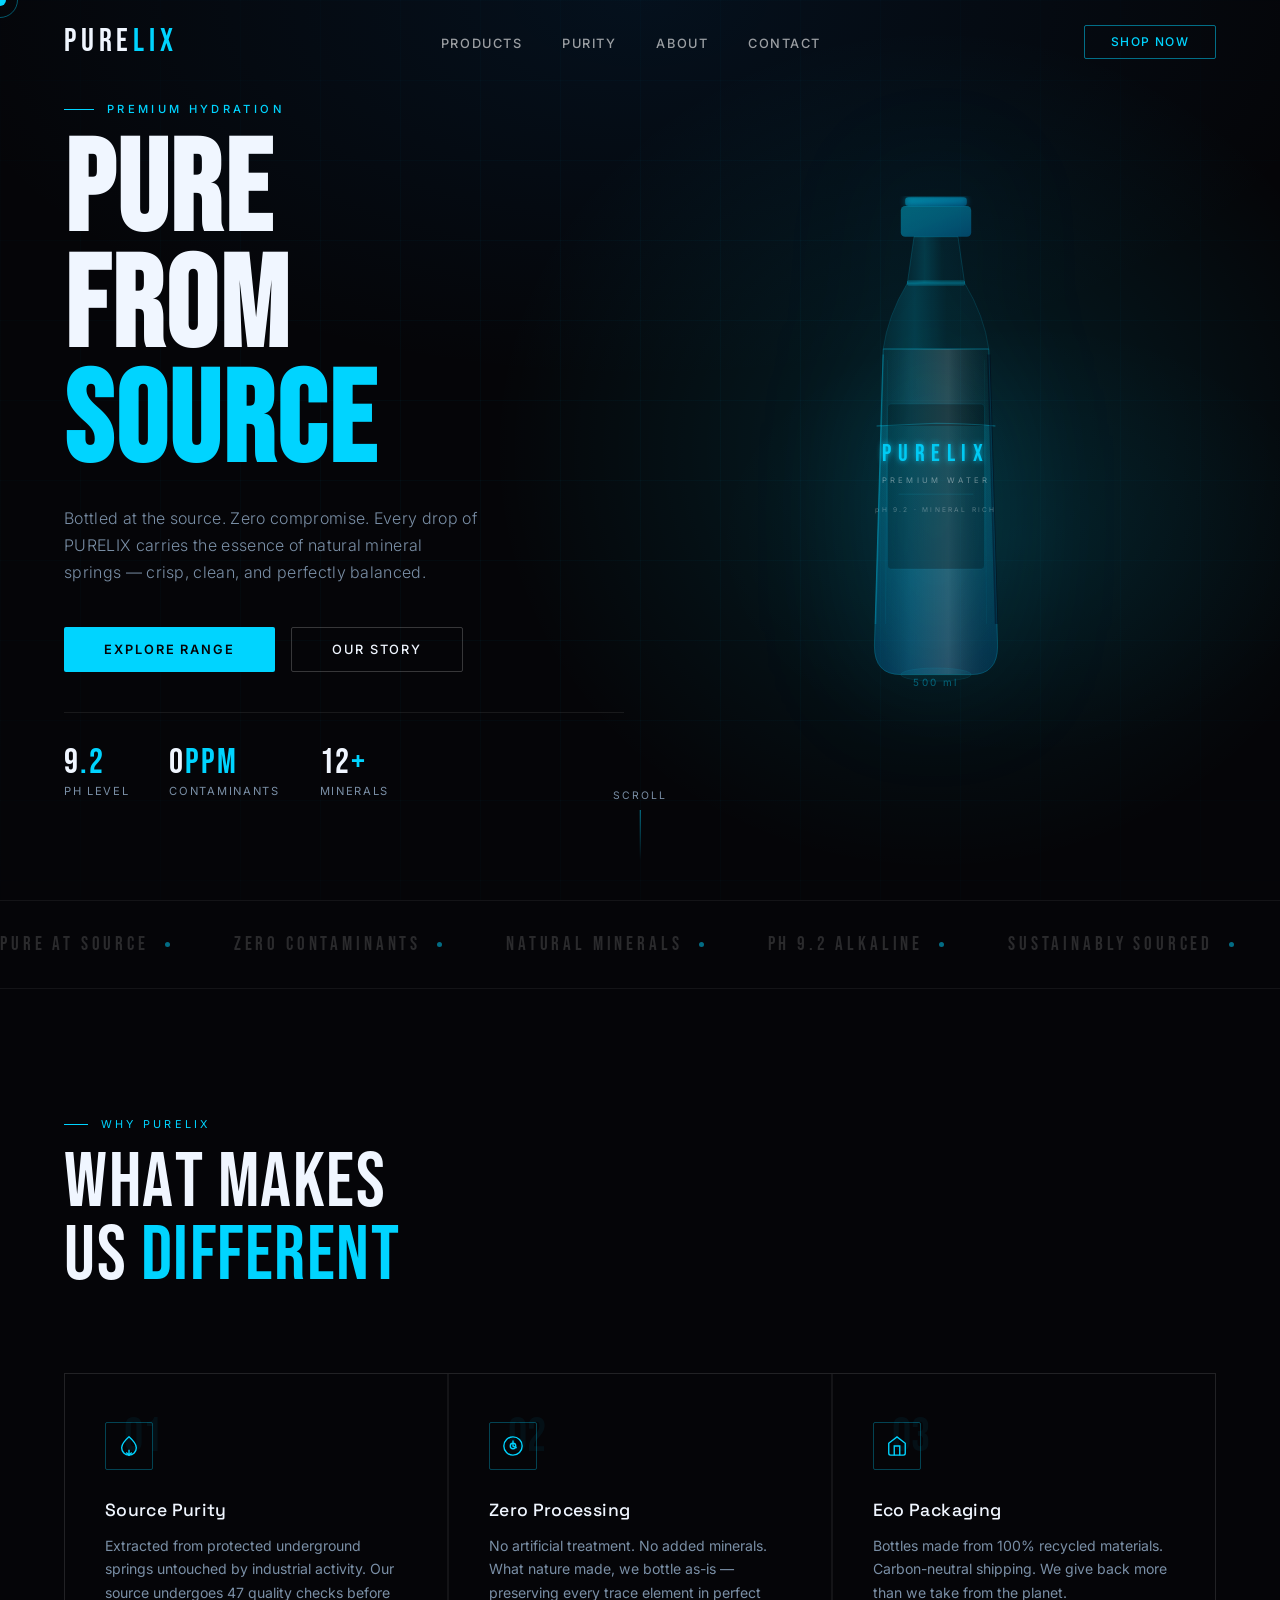
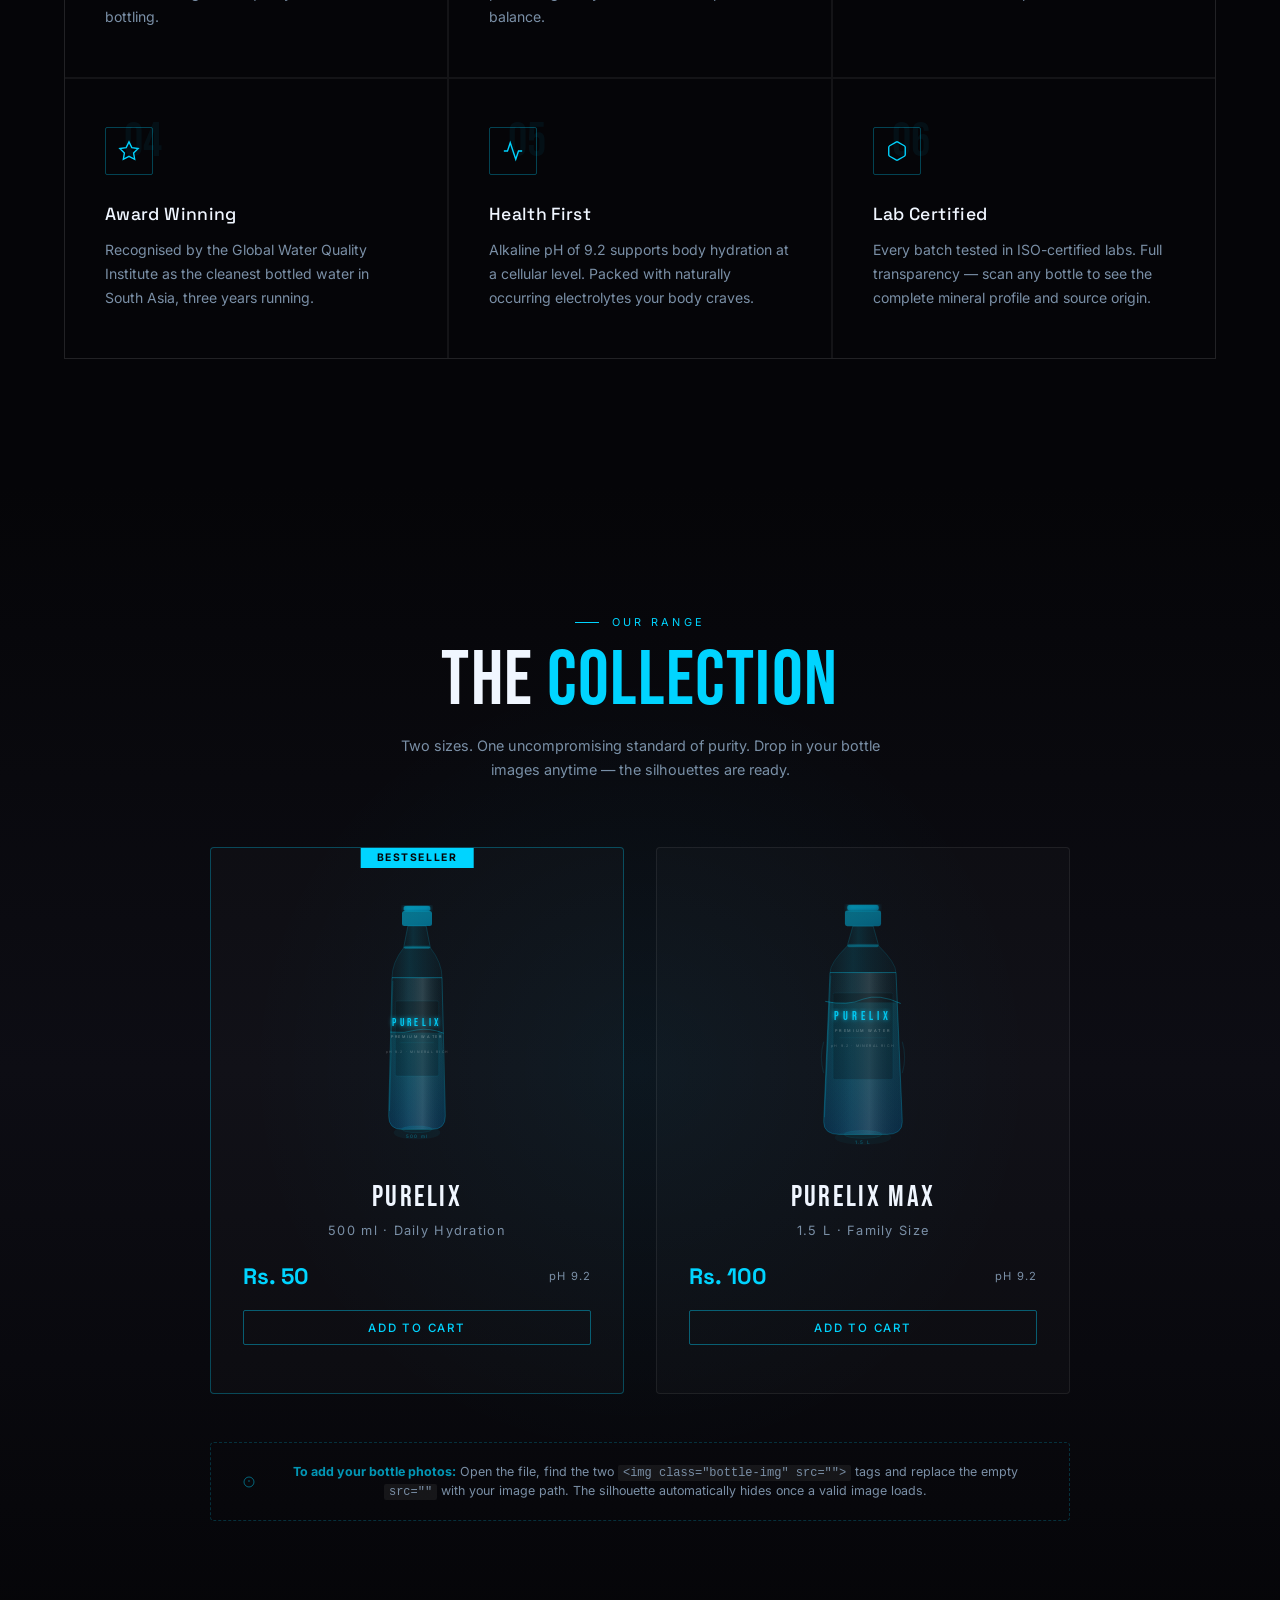
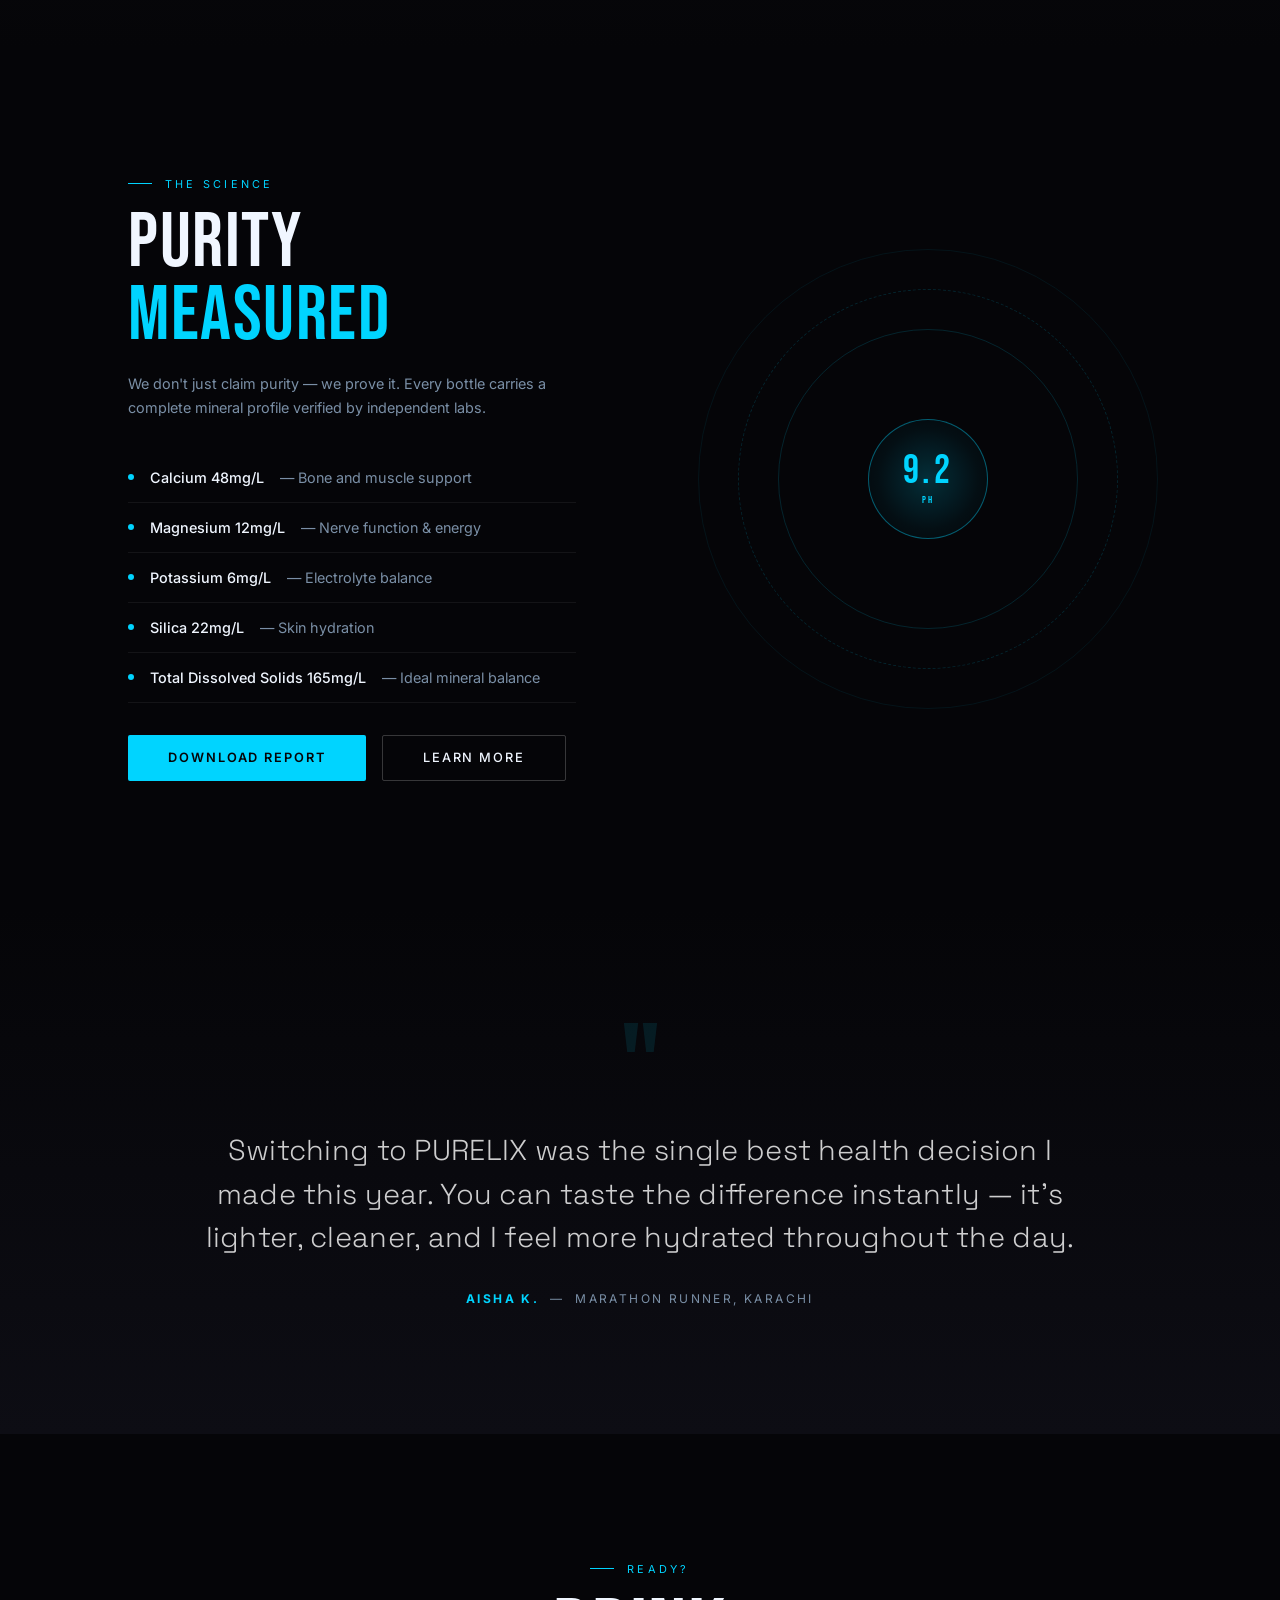
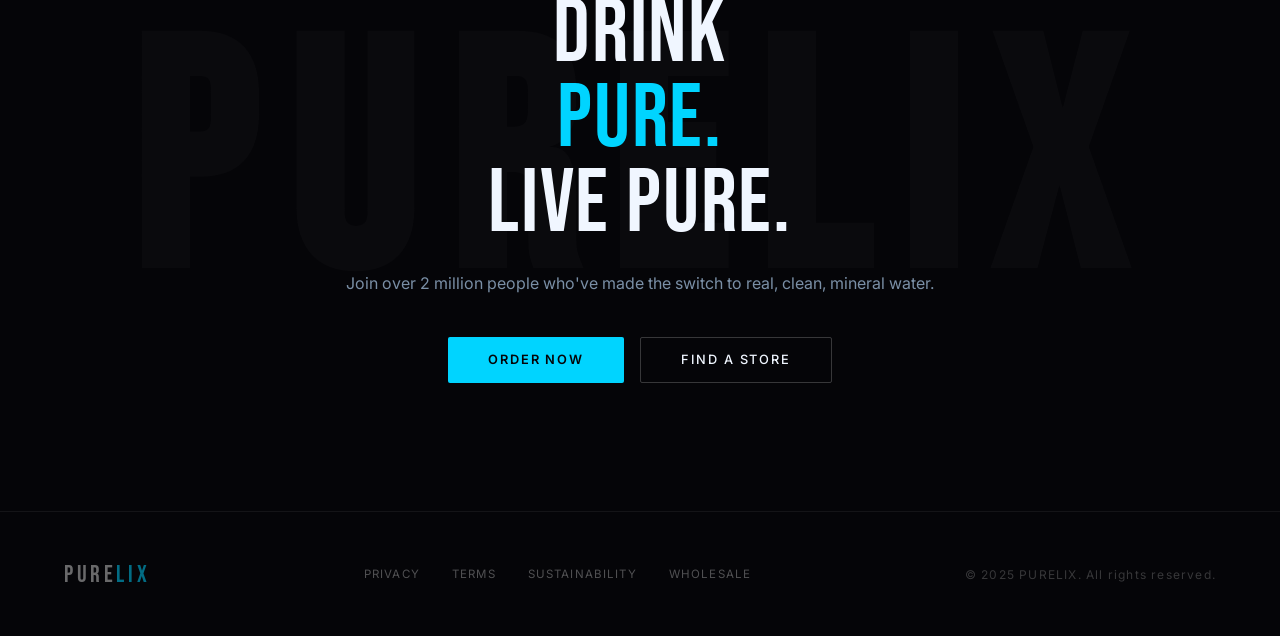
==== index.html @ f371cc5f "initial commit" ====
<!DOCTYPE html>
<html lang="en">
<head>
<meta charset="UTF-8">
<meta name="viewport" content="width=device-width, initial-scale=1.0">
<title>PURELIX — Premium Water</title>
<link href="https://fonts.googleapis.com/css2?family=Bebas+Neue&family=Inter:wght@300;400;500;600&family=Space+Grotesk:wght@300;400;500;700&display=swap" rel="stylesheet">
<style>
*,*::before,*::after{margin:0;padding:0;box-sizing:border-box}
:root{
  --black:#050508;
  --deep:#0d0d14;
  --cyan:#00d4ff;
  --cyan2:#0099cc;
  --silver:#7a8fa6;
  --white:#f0f6ff;
  --glass:rgba(255,255,255,0.05);
  --glass-border:rgba(255,255,255,0.1);
}
html{scroll-behavior:smooth}
body{background:var(--black);color:var(--white);font-family:'Inter',sans-serif;overflow-x:hidden;cursor:none}

/* CUSTOM CURSOR */
#cursor{position:fixed;width:12px;height:12px;background:var(--cyan);border-radius:50%;pointer-events:none;z-index:9999;transform:translate(-50%,-50%);transition:width 0.2s,height 0.2s,background 0.2s;mix-blend-mode:screen}
#cursor-ring{position:fixed;width:36px;height:36px;border:1px solid rgba(0,212,255,0.4);border-radius:50%;pointer-events:none;z-index:9998;transform:translate(-50%,-50%);transition:all 0.08s ease}

/* NAV */
nav{
  position:fixed;top:0;left:0;right:0;z-index:1000;
  padding:1.4rem 4rem;
  display:flex;align-items:center;justify-content:space-between;
  transition:all 0.5s cubic-bezier(0.4,0,0.2,1);
}
nav.scrolled{
  background:rgba(5,5,8,0.4);
  backdrop-filter:blur(24px) saturate(180%);
  -webkit-backdrop-filter:blur(24px) saturate(180%);
  border-bottom:1px solid var(--glass-border);
  padding:1rem 4rem;
}
nav.scrolled .nav-logo{
  color:rgba(255,255,255,0.9);
  text-shadow:0 0 30px rgba(0,212,255,0.5);
}
nav.scrolled .nav-links a{
  color:rgba(255,255,255,0.8);
}
.nav-logo{
  font-family:'Bebas Neue',sans-serif;
  font-size:2rem;letter-spacing:0.15em;
  color:var(--white);
  text-decoration:none;
  transition:all 0.4s;
}
.nav-logo span{color:var(--cyan)}
.nav-links{display:flex;gap:2.5rem;list-style:none}
.nav-links a{
  color:rgba(255,255,255,0.6);
  text-decoration:none;
  font-size:0.8rem;letter-spacing:0.12em;text-transform:uppercase;
  font-weight:500;
  position:relative;transition:color 0.3s;
}
.nav-links a::after{
  content:'';position:absolute;bottom:-4px;left:0;right:0;height:1px;
  background:var(--cyan);transform:scaleX(0);transition:transform 0.3s;
}
.nav-links a:hover{color:var(--cyan)}
.nav-links a:hover::after{transform:scaleX(1)}
.nav-cta{
  background:transparent;border:1px solid rgba(0,212,255,0.5);
  color:var(--cyan);padding:0.55rem 1.6rem;border-radius:2px;
  font-size:0.75rem;letter-spacing:0.12em;text-transform:uppercase;font-weight:500;
  cursor:none;transition:all 0.3s;font-family:'Inter',sans-serif;
}
.nav-cta:hover{background:var(--cyan);color:var(--black)}

/* HERO */
.hero{
  min-height:100vh;display:flex;align-items:center;
  position:relative;overflow:hidden;
  background:radial-gradient(ellipse 80% 60% at 50% 0%, rgba(0,100,180,0.12) 0%, transparent 70%),
             radial-gradient(ellipse 40% 40% at 80% 60%, rgba(0,212,255,0.06) 0%, transparent 60%),
             var(--black);
}
.hero-bg-lines{
  position:absolute;inset:0;pointer-events:none;
  background-image:
    linear-gradient(rgba(0,212,255,0.03) 1px, transparent 1px),
    linear-gradient(90deg, rgba(0,212,255,0.03) 1px, transparent 1px);
  background-size:80px 80px;
  mask-image:radial-gradient(ellipse 80% 80% at 50% 50%, black 30%, transparent 100%);
}
.hero-content{
  position:relative;z-index:2;
  padding:0 4rem;
  display:grid;grid-template-columns:1fr 1fr;
  align-items:center;gap:2rem;width:100%;max-width:1400px;margin:0 auto;
}
.hero-text{position:relative}
.hero-eyebrow{
  font-size:0.7rem;letter-spacing:0.3em;text-transform:uppercase;
  color:var(--cyan);margin-bottom:1.2rem;font-weight:500;
  display:flex;align-items:center;gap:0.8rem;
}
.hero-eyebrow::before{content:'';width:30px;height:1px;background:var(--cyan)}
h1{
  font-family:'Bebas Neue',sans-serif;
  font-size:clamp(5rem,10vw,10rem);
  line-height:0.9;letter-spacing:0.02em;
  color:var(--white);margin-bottom:1.5rem;
}
h1 .word-hover{display:inline-block;transition:color 0.3s}
h1 .word-hover:hover{color:var(--cyan)}
h1 .accent{color:var(--cyan)}
.hero-desc{
  font-size:1rem;line-height:1.7;color:var(--silver);
  max-width:420px;margin-bottom:2.5rem;font-weight:300;letter-spacing:0.02em;
}
.hero-btns{display:flex;gap:1rem;flex-wrap:wrap}
.btn-primary{
  background:var(--cyan);color:var(--black);
  padding:0.9rem 2.5rem;border:none;border-radius:2px;
  font-size:0.8rem;letter-spacing:0.15em;text-transform:uppercase;font-weight:600;
  cursor:none;transition:all 0.3s;font-family:'Inter',sans-serif;
  position:relative;overflow:hidden;
}
.btn-primary::before{
  content:'';position:absolute;inset:0;
  background:linear-gradient(90deg,transparent,rgba(255,255,255,0.3),transparent);
  transform:translateX(-100%);transition:transform 0.5s;
}
.btn-primary:hover::before{transform:translateX(100%)}
.btn-primary:hover{background:#00b8e0;transform:translateY(-1px)}
.btn-outline{
  background:transparent;color:var(--white);
  padding:0.9rem 2.5rem;border:1px solid rgba(255,255,255,0.2);border-radius:2px;
  font-size:0.8rem;letter-spacing:0.15em;text-transform:uppercase;font-weight:500;
  cursor:none;transition:all 0.3s;font-family:'Inter',sans-serif;
}
.btn-outline:hover{border-color:var(--cyan);color:var(--cyan)}

/* 3D BOTTLE */
.hero-bottle{
  display:flex;justify-content:center;align-items:center;
  perspective:1200px;position:relative;
}
.bottle-wrapper{
  width:220px;position:relative;
  transform-style:preserve-3d;
  transition:transform 0.1s ease-out;
  filter:drop-shadow(0 0 60px rgba(0,212,255,0.25));
}
.bottle-wrapper:hover{filter:drop-shadow(0 0 80px rgba(0,212,255,0.4))}

/* SVG Bottle */
.bottle-svg{width:100%;height:auto}
.bottle-glow{
  position:absolute;inset:-30%;
  background:radial-gradient(ellipse at center, rgba(0,212,255,0.12) 0%, transparent 70%);
  pointer-events:none;animation:pulse-glow 3s ease-in-out infinite;
}
@keyframes pulse-glow{0%,100%{opacity:0.6;transform:scale(1)}50%{opacity:1;transform:scale(1.05)}}

/* STATS */
.hero-stats{
  display:flex;gap:2.5rem;margin-top:2.5rem;padding-top:2rem;
  border-top:1px solid rgba(255,255,255,0.08);
}
.stat-item{}
.stat-num{
  font-family:'Bebas Neue',sans-serif;font-size:2.2rem;
  color:var(--white);letter-spacing:0.05em;line-height:1;
}
.stat-num span{color:var(--cyan)}
.stat-label{font-size:0.7rem;letter-spacing:0.15em;text-transform:uppercase;color:var(--silver);margin-top:0.2rem}

/* SCROLL INDICATOR */
.scroll-indicator{
  position:absolute;bottom:2.5rem;left:50%;transform:translateX(-50%);
  display:flex;flex-direction:column;align-items:center;gap:0.5rem;
  color:var(--silver);font-size:0.65rem;letter-spacing:0.2em;text-transform:uppercase;
}
.scroll-line{
  width:1px;height:50px;background:linear-gradient(to bottom, rgba(0,212,255,0.6), transparent);
  animation:scroll-drop 2s ease-in-out infinite;
}
@keyframes scroll-drop{0%{transform:scaleY(0);transform-origin:top}50%{transform:scaleY(1);transform-origin:top}51%{transform-origin:bottom}100%{transform:scaleY(0);transform-origin:bottom}}

/* FEATURES SECTION */
.section{padding:8rem 4rem;position:relative}
.section-inner{max-width:1300px;margin:0 auto}
.section-label{
  font-size:0.68rem;letter-spacing:0.3em;text-transform:uppercase;
  color:var(--cyan);margin-bottom:1rem;
  display:flex;align-items:center;gap:0.8rem;
}
.section-label::before{content:'';width:24px;height:1px;background:var(--cyan)}
.section-title{
  font-family:'Bebas Neue',sans-serif;
  font-size:clamp(3rem,6vw,6rem);
  line-height:0.95;letter-spacing:0.02em;
  margin-bottom:1rem;
}
.section-title .hover-text{display:inline-block;transition:color 0.3s}
.section-title .hover-text:hover{color:var(--cyan)}

/* FEATURES GRID */
.features-grid{
  display:grid;grid-template-columns:repeat(3,1fr);gap:1.5px;
  margin-top:5rem;background:rgba(255,255,255,0.06);border:1px solid rgba(255,255,255,0.06);
}
.feature-card{
  background:var(--black);padding:3rem 2.5rem;
  position:relative;overflow:hidden;
  transition:background 0.4s;
}
.feature-card::before{
  content:'';position:absolute;top:0;left:0;right:0;height:1px;
  background:linear-gradient(90deg, transparent, var(--cyan), transparent);
  transform:scaleX(0);transition:transform 0.5s;
}
.feature-card:hover{background:rgba(0,212,255,0.03)}
.feature-card:hover::before{transform:scaleX(1)}
.feature-icon{
  width:48px;height:48px;border:1px solid rgba(0,212,255,0.3);
  border-radius:2px;display:flex;align-items:center;justify-content:center;
  margin-bottom:1.8rem;position:relative;
}
.feature-icon svg{width:22px;height:22px;stroke:var(--cyan);fill:none;stroke-width:1.5}
.feature-num{
  position:absolute;top:-10px;right:-10px;
  font-family:'Bebas Neue',sans-serif;font-size:3rem;
  color:rgba(0,212,255,0.06);line-height:1;
}
.feature-title{
  font-family:'Space Grotesk',sans-serif;font-size:1.1rem;font-weight:500;
  margin-bottom:0.8rem;letter-spacing:0.02em;
}
.feature-title .hover-text{display:inline-block;transition:color 0.3s}
.feature-title .hover-text:hover{color:var(--cyan)}
.feature-desc{font-size:0.88rem;line-height:1.7;color:var(--silver)}

/* PRODUCT SECTION */
.product-section{
  padding:8rem 4rem;
  background:linear-gradient(180deg, var(--black) 0%, var(--deep) 50%, var(--black) 100%);
  position:relative;overflow:hidden;
}
.product-section::before{
  content:'';position:absolute;
  top:50%;left:50%;transform:translate(-50%,-50%);
  width:800px;height:800px;
  background:radial-gradient(circle, rgba(0,212,255,0.05) 0%, transparent 70%);
  pointer-events:none;
}
.product-inner{max-width:1300px;margin:0 auto;text-align:center}
.product-cards{
  display:grid;grid-template-columns:repeat(3,1fr);gap:2rem;margin-top:4rem;
}
.product-card{
  background:rgba(255,255,255,0.02);
  border:1px solid rgba(255,255,255,0.07);
  border-radius:4px;padding:3rem 2rem;
  position:relative;overflow:hidden;transition:all 0.4s;
  cursor:none;
}
.product-card::after{
  content:'';position:absolute;inset:0;
  background:linear-gradient(135deg, rgba(0,212,255,0.04) 0%, transparent 60%);
  opacity:0;transition:opacity 0.4s;
}
.product-card:hover{transform:translateY(-8px);border-color:rgba(0,212,255,0.3)}
.product-card:hover::after{opacity:1}
.product-card-top{
  height:200px;display:flex;align-items:center;justify-content:center;
  margin-bottom:1.5rem;position:relative;
}
.bottle-placeholder{
  width:70px;height:160px;
  border:1px solid rgba(0,212,255,0.3);
  border-radius:35px 35px 8px 8px;
  position:relative;overflow:hidden;
  background:linear-gradient(180deg, rgba(0,212,255,0.08) 0%, rgba(0,212,255,0.02) 100%);
}
.bottle-placeholder::before{
  content:'';position:absolute;top:0;left:30%;right:30%;height:20px;
  background:rgba(0,212,255,0.2);border-radius:0 0 4px 4px;
}
.bottle-placeholder::after{
  content:'';position:absolute;
  top:15%;left:15%;width:20%;height:40%;
  background:linear-gradient(135deg,rgba(255,255,255,0.15),transparent);
  border-radius:50%;
}
.product-name{
  font-family:'Bebas Neue',sans-serif;font-size:1.8rem;letter-spacing:0.08em;
  margin-bottom:0.5rem;
}
.product-name .hover-text{display:inline-block;transition:color 0.3s}
.product-name .hover-text:hover{color:var(--cyan)}
.product-size{font-size:0.8rem;color:var(--silver);letter-spacing:0.1em;margin-bottom:1.5rem}
.product-price{
  font-family:'Space Grotesk',sans-serif;font-size:1.4rem;font-weight:700;
  color:var(--cyan);margin-bottom:1.5rem;
}
.btn-sm{
  background:transparent;color:var(--cyan);
  padding:0.6rem 1.8rem;border:1px solid rgba(0,212,255,0.4);border-radius:2px;
  font-size:0.72rem;letter-spacing:0.15em;text-transform:uppercase;font-weight:500;
  cursor:none;transition:all 0.3s;font-family:'Inter',sans-serif;
}
.btn-sm:hover{background:var(--cyan);color:var(--black)}

/* MARQUEE */
.marquee-section{
  padding:2rem 0;border-top:1px solid rgba(255,255,255,0.06);border-bottom:1px solid rgba(255,255,255,0.06);
  overflow:hidden;
}
.marquee-track{
  display:flex;gap:4rem;white-space:nowrap;
  animation:marquee 20s linear infinite;
}
.marquee-track:hover{animation-play-state:paused}
@keyframes marquee{from{transform:translateX(0)}to{transform:translateX(-50%)}}
.marquee-item{
  font-family:'Bebas Neue',sans-serif;font-size:1.2rem;letter-spacing:0.2em;
  color:rgba(255,255,255,0.15);display:flex;align-items:center;gap:1rem;
}
.marquee-dot{width:5px;height:5px;background:var(--cyan);border-radius:50%;opacity:0.5}

/* PURITY SECTION */
.purity-section{
  padding:8rem 4rem;
  display:grid;grid-template-columns:1fr 1fr;gap:8rem;align-items:center;
  max-width:1300px;margin:0 auto;
}
.purity-visual{
  position:relative;height:500px;
  display:flex;align-items:center;justify-content:center;
}
.ring{
  position:absolute;border-radius:50%;border:1px solid rgba(0,212,255,0.15);
  animation:ring-rotate linear infinite;
}
.ring-1{width:300px;height:300px;animation-duration:20s}
.ring-2{width:380px;height:380px;border-style:dashed;animation-duration:30s;animation-direction:reverse}
.ring-3{width:460px;height:460px;animation-duration:45s;border-color:rgba(0,212,255,0.07)}
@keyframes ring-rotate{from{transform:rotateX(70deg) rotate(0deg)}to{transform:rotateX(70deg) rotate(360deg)}}
.purity-center{
  width:120px;height:120px;border-radius:50%;
  background:radial-gradient(circle, rgba(0,212,255,0.2) 0%, rgba(0,212,255,0.05) 60%, transparent 100%);
  border:1px solid rgba(0,212,255,0.4);
  display:flex;align-items:center;justify-content:center;
  font-family:'Bebas Neue',sans-serif;font-size:1rem;letter-spacing:0.2em;
  color:var(--cyan);z-index:2;position:relative;
  flex-direction:column;gap:0.2rem;
}
.purity-center .big-num{font-size:2.5rem;line-height:1}
.purity-list{list-style:none;margin-top:2rem}
.purity-list li{
  display:flex;align-items:center;gap:1rem;
  padding:1rem 0;border-bottom:1px solid rgba(255,255,255,0.06);
  font-size:0.9rem;color:var(--silver);
}
.purity-list li::before{
  content:'';width:6px;height:6px;background:var(--cyan);
  border-radius:50%;flex-shrink:0;
}
.purity-list li strong{color:var(--white);font-weight:500}

/* TESTIMONIAL */
.testimonial-section{
  padding:8rem 4rem;text-align:center;
  background:linear-gradient(180deg, var(--black) 0%, var(--deep) 100%);
}
.testimonial-inner{max-width:900px;margin:0 auto}
.quote-mark{
  font-family:'Bebas Neue',sans-serif;font-size:8rem;
  color:rgba(0,212,255,0.1);line-height:0.6;display:block;margin-bottom:1rem;
}
.testimonial-text{
  font-family:'Space Grotesk',sans-serif;
  font-size:clamp(1.2rem,2.5vw,1.8rem);
  font-weight:300;line-height:1.5;
  color:rgba(255,255,255,0.8);margin-bottom:2rem;letter-spacing:0.01em;
}
.testimonial-author{
  font-size:0.75rem;letter-spacing:0.2em;text-transform:uppercase;
  color:var(--silver);
}
.testimonial-author strong{color:var(--cyan)}

/* CTA SECTION */
.cta-section{
  padding:8rem 4rem;text-align:center;position:relative;overflow:hidden;
}
.cta-section::before{
  content:'PURELIX';position:absolute;top:50%;left:50%;transform:translate(-50%,-50%);
  font-family:'Bebas Neue',sans-serif;font-size:20rem;font-weight:900;
  color:rgba(255,255,255,0.02);letter-spacing:0.1em;white-space:nowrap;pointer-events:none;
}
.cta-inner{max-width:700px;margin:0 auto;position:relative;z-index:1}
.cta-title{
  font-family:'Bebas Neue',sans-serif;font-size:clamp(3rem,7vw,7rem);
  line-height:0.95;letter-spacing:0.02em;margin-bottom:1.5rem;
}
.cta-title .hover-text{display:inline-block;transition:color 0.3s}
.cta-title .hover-text:hover{color:var(--cyan)}
.cta-sub{font-size:1rem;color:var(--silver);margin-bottom:2.5rem;line-height:1.6}
.cta-btns{display:flex;gap:1rem;justify-content:center}

/* FOOTER */
footer{
  padding:3rem 4rem;
  border-top:1px solid rgba(255,255,255,0.06);
  display:flex;align-items:center;justify-content:space-between;
}
.footer-logo{
  font-family:'Bebas Neue',sans-serif;font-size:1.5rem;letter-spacing:0.15em;
  color:rgba(255,255,255,0.4);
}
.footer-logo span{color:rgba(0,212,255,0.5)}
.footer-copy{font-size:0.75rem;color:rgba(255,255,255,0.2);letter-spacing:0.1em}
.footer-links{display:flex;gap:2rem}
.footer-links a{font-size:0.72rem;letter-spacing:0.1em;text-transform:uppercase;color:rgba(255,255,255,0.3);text-decoration:none;transition:color 0.3s}
.footer-links a:hover{color:var(--cyan)}

/* WATER DROP PARTICLES */
.particles{position:absolute;inset:0;pointer-events:none;overflow:hidden}
.particle{
  position:absolute;width:2px;height:2px;background:var(--cyan);border-radius:50%;
  animation:float-particle linear infinite;opacity:0;
}
@keyframes float-particle{
  0%{transform:translateY(100vh) translateX(0);opacity:0}
  10%{opacity:0.6}
  90%{opacity:0.2}
  100%{transform:translateY(-10vh) translateX(var(--drift));opacity:0}
}

/* HOVER TEXT EFFECT */
.split-hover{display:inline-block;transition:all 0.25s}
.split-hover:hover{color:var(--cyan);text-shadow:0 0 20px rgba(0,212,255,0.5)}

/* SCROLLBAR */
::-webkit-scrollbar{width:4px}
::-webkit-scrollbar-track{background:var(--black)}
::-webkit-scrollbar-thumb{background:rgba(0,212,255,0.3);border-radius:2px}

/* RESPONSIVE */
@media(max-width:900px){
  nav{padding:1.2rem 2rem}
  nav.scrolled{padding:0.8rem 2rem}
  .hero-content{grid-template-columns:1fr;padding:0 2rem;padding-top:6rem}
  .hero-bottle{display:none}
  .section{padding:5rem 2rem}
  .features-grid{grid-template-columns:1fr}
  .product-cards{grid-template-columns:1fr}
  .purity-section{grid-template-columns:1fr;gap:4rem;padding:5rem 2rem}
  footer{flex-direction:column;gap:1.5rem;text-align:center;padding:2rem}
  .cta-section{padding:5rem 2rem}
  .testimonial-section{padding:5rem 2rem}
}
</style>
</head>
<body>

<!-- CURSOR -->
<div id="cursor"></div>
<div id="cursor-ring"></div>

<!-- NAV -->
<nav id="navbar">
  <a href="#" class="nav-logo">PURE<span>LIX</span></a>
  <ul class="nav-links">
    <li><a href="#products">Products</a></li>
    <li><a href="#purity">Purity</a></li>
    <li><a href="#about">About</a></li>
    <li><a href="#contact">Contact</a></li>
  </ul>
  <button class="nav-cta">Shop Now</button>
</nav>

<!-- HERO -->
<section class="hero">
  <div class="hero-bg-lines"></div>
  <!-- Floating particles -->
  <div class="particles" id="particles"></div>

  <div class="hero-content">
    <div class="hero-text">
      <div class="hero-eyebrow">Premium Hydration</div>
      <h1>
        <span class="word-hover split-hover">PURE</span><br>
        <span class="word-hover split-hover">FROM</span><br>
        <span class="accent split-hover">SOURCE</span>
      </h1>
      <p class="hero-desc">
        Bottled at the source. Zero compromise. Every drop of PURELIX carries the essence of natural mineral springs — crisp, clean, and perfectly balanced.
      </p>
      <div class="hero-btns">
        <button class="btn-primary">Explore Range</button>
        <button class="btn-outline">Our Story</button>
      </div>
      <div class="hero-stats">
        <div class="stat-item">
          <div class="stat-num">9<span>.2</span></div>
          <div class="stat-label">pH Level</div>
        </div>
        <div class="stat-item">
          <div class="stat-num">0<span>ppm</span></div>
          <div class="stat-label">Contaminants</div>
        </div>
        <div class="stat-item">
          <div class="stat-num">12<span>+</span></div>
          <div class="stat-label">Minerals</div>
        </div>
      </div>
    </div>

    <!-- 3D BOTTLE SVG -->
    <div class="hero-bottle">
      <div class="bottle-glow"></div>
      <div class="bottle-wrapper" id="bottle3d">
        <svg class="bottle-svg" viewBox="0 0 200 480" xmlns="http://www.w3.org/2000/svg">
          <defs>
            <linearGradient id="bottleGrad" x1="0%" y1="0%" x2="100%" y2="0%">
              <stop offset="0%" style="stop-color:rgba(0,212,255,0.08)"/>
              <stop offset="30%" style="stop-color:rgba(0,212,255,0.18)"/>
              <stop offset="60%" style="stop-color:rgba(0,212,255,0.06)"/>
              <stop offset="100%" style="stop-color:rgba(0,212,255,0.04)"/>
            </linearGradient>
            <linearGradient id="capGrad" x1="0%" y1="0%" x2="100%" y2="100%">
              <stop offset="0%" style="stop-color:rgba(0,212,255,0.4)"/>
              <stop offset="100%" style="stop-color:rgba(0,100,150,0.6)"/>
            </linearGradient>
            <linearGradient id="shineGrad" x1="0%" y1="0%" x2="100%" y2="0%">
              <stop offset="0%" style="stop-color:transparent"/>
              <stop offset="40%" style="stop-color:rgba(255,255,255,0.08)"/>
              <stop offset="60%" style="stop-color:rgba(255,255,255,0.15)"/>
              <stop offset="100%" style="stop-color:transparent"/>
            </linearGradient>
            <linearGradient id="waterGrad" x1="0%" y1="0%" x2="0%" y2="100%">
              <stop offset="0%" style="stop-color:rgba(0,212,255,0.25)"/>
              <stop offset="100%" style="stop-color:rgba(0,100,180,0.35)"/>
            </linearGradient>
            <filter id="glow">
              <feGaussianBlur stdDeviation="3" result="coloredBlur"/>
              <feMerge><feMergeNode in="coloredBlur"/><feMergeNode in="SourceGraphic"/></feMerge>
            </filter>
          </defs>

          <!-- Cap -->
          <rect x="72" y="12" width="56" height="8" rx="3" fill="url(#capGrad)" filter="url(#glow)"/>
          <rect x="68" y="20" width="64" height="28" rx="4" fill="url(#capGrad)"/>

          <!-- Neck -->
          <path d="M80 48 L74 90 L126 90 L120 48 Z" fill="url(#bottleGrad)" stroke="rgba(0,212,255,0.3)" stroke-width="0.5"/>

          <!-- Shoulder -->
          <path d="M74 90 Q56 120 52 150 L148 150 Q144 120 126 90 Z" fill="url(#bottleGrad)" stroke="rgba(0,212,255,0.25)" stroke-width="0.5"/>

          <!-- Body -->
          <path d="M52 150 L44 420 Q44 446 68 446 L132 446 Q156 446 156 420 L148 150 Z"
                fill="url(#bottleGrad)" stroke="rgba(0,212,255,0.3)" stroke-width="0.8"/>

          <!-- Water fill -->
          <clipPath id="bottleClip">
            <path d="M52 150 L44 420 Q44 446 68 446 L132 446 Q156 446 156 420 L148 150 Z"/>
          </clipPath>
          <rect x="44" y="220" width="112" height="230" fill="url(#waterGrad)" clip-path="url(#bottleClip)" opacity="0.7"/>

          <!-- Water ripple line -->
          <path d="M46 222 Q75 210 100 220 Q125 230 154 218" fill="none" stroke="rgba(0,212,255,0.5)" stroke-width="1" opacity="0.8">
            <animate attributeName="d" values="M46 222 Q75 210 100 220 Q125 230 154 218;M46 218 Q75 228 100 215 Q125 205 154 222;M46 222 Q75 210 100 220 Q125 230 154 218" dur="3s" repeatCount="indefinite"/>
          </path>

          <!-- Shine highlight -->
          <path d="M52 150 L44 420 Q44 446 68 446 L132 446 Q156 446 156 420 L148 150 Z"
                fill="url(#shineGrad)"/>

          <!-- Left edge highlight -->
          <path d="M52 155 L45 400" stroke="rgba(0,212,255,0.2)" stroke-width="1.5" fill="none"/>

          <!-- Right shadow -->
          <path d="M148 155 L155 400" stroke="rgba(0,0,20,0.4)" stroke-width="3" fill="none"/>

          <!-- Label area -->
          <rect x="56" y="200" width="88" height="150" rx="3" fill="rgba(0,0,0,0.25)" stroke="rgba(0,212,255,0.15)" stroke-width="0.5"/>

          <!-- Label text -->
          <text x="100" y="252" text-anchor="middle" font-family="'Bebas Neue',sans-serif" font-size="22" fill="rgba(0,212,255,0.9)" letter-spacing="6" filter="url(#glow)">PURELIX</text>
          <text x="100" y="272" text-anchor="middle" font-family="'Inter',sans-serif" font-size="7" fill="rgba(255,255,255,0.4)" letter-spacing="3">PREMIUM WATER</text>
          <line x1="66" y1="282" x2="134" y2="282" stroke="rgba(0,212,255,0.2)" stroke-width="0.5"/>
          <text x="100" y="298" text-anchor="middle" font-family="'Inter',sans-serif" font-size="6" fill="rgba(255,255,255,0.3)" letter-spacing="2">pH 9.2 · MINERAL RICH</text>

          <!-- Volume text -->
          <text x="100" y="456" text-anchor="middle" font-family="'Inter',sans-serif" font-size="9" fill="rgba(0,212,255,0.4)" letter-spacing="2">500 ml</text>

          <!-- Bottom base -->
          <ellipse cx="100" cy="446" rx="32" ry="6" fill="rgba(0,212,255,0.06)" stroke="rgba(0,212,255,0.15)" stroke-width="0.5"/>

          <!-- Glow lines on body -->
          <path d="M56 160 L54 400" stroke="rgba(0,212,255,0.06)" stroke-width="1"/>
          <path d="M144 160 L146 400" stroke="rgba(0,212,255,0.04)" stroke-width="1"/>

          <!-- Neck ring -->
          <rect x="74" y="88" width="52" height="4" rx="1" fill="rgba(0,212,255,0.2)" stroke="rgba(0,212,255,0.3)" stroke-width="0.5"/>
        </svg>
      </div>
    </div>
  </div>

  <div class="scroll-indicator">
    <span>Scroll</span>
    <div class="scroll-line"></div>
  </div>
</section>

<!-- MARQUEE -->
<div class="marquee-section">
  <div class="marquee-track" id="marqueeTrack">
    <span class="marquee-item">Pure at Source <span class="marquee-dot"></span></span>
    <span class="marquee-item">Zero Contaminants <span class="marquee-dot"></span></span>
    <span class="marquee-item">Natural Minerals <span class="marquee-dot"></span></span>
    <span class="marquee-item">pH 9.2 Alkaline <span class="marquee-dot"></span></span>
    <span class="marquee-item">Sustainably Sourced <span class="marquee-dot"></span></span>
    <span class="marquee-item">Certified Clean <span class="marquee-dot"></span></span>
    <span class="marquee-item">Pure at Source <span class="marquee-dot"></span></span>
    <span class="marquee-item">Zero Contaminants <span class="marquee-dot"></span></span>
    <span class="marquee-item">Natural Minerals <span class="marquee-dot"></span></span>
    <span class="marquee-item">pH 9.2 Alkaline <span class="marquee-dot"></span></span>
    <span class="marquee-item">Sustainably Sourced <span class="marquee-dot"></span></span>
    <span class="marquee-item">Certified Clean <span class="marquee-dot"></span></span>
  </div>
</div>

<!-- FEATURES SECTION -->
<section class="section" id="about">
  <div class="section-inner">
    <div class="section-label">Why Purelix</div>
    <div class="section-title">
      <span class="hover-text split-hover">WHAT MAKES</span><br>
      <span class="hover-text split-hover">US</span> <span style="color:var(--cyan)">DIFFERENT</span>
    </div>

    <div class="features-grid">
      <div class="feature-card">
        <div class="feature-icon">
          <svg viewBox="0 0 24 24"><path d="M12 2C12 2 4 9 4 14a8 8 0 0016 0C20 9 12 2 12 2z"/><path d="M12 22v-6M9 19l3 3 3-3"/></svg>
          <span class="feature-num">01</span>
        </div>
        <div class="feature-title"><span class="hover-text split-hover">Source Purity</span></div>
        <p class="feature-desc">Extracted from protected underground springs untouched by industrial activity. Our source undergoes 47 quality checks before bottling.</p>
      </div>
      <div class="feature-card">
        <div class="feature-icon">
          <svg viewBox="0 0 24 24"><circle cx="12" cy="12" r="10"/><path d="M12 6v6l4 2"/><circle cx="12" cy="12" r="3"/></svg>
          <span class="feature-num">02</span>
        </div>
        <div class="feature-title"><span class="hover-text split-hover">Zero Processing</span></div>
        <p class="feature-desc">No artificial treatment. No added minerals. What nature made, we bottle as-is — preserving every trace element in perfect balance.</p>
      </div>
      <div class="feature-card">
        <div class="feature-icon">
          <svg viewBox="0 0 24 24"><path d="M3 9l9-7 9 7v11a2 2 0 01-2 2H5a2 2 0 01-2-2z"/><polyline points="9 22 9 12 15 12 15 22"/></svg>
          <span class="feature-num">03</span>
        </div>
        <div class="feature-title"><span class="hover-text split-hover">Eco Packaging</span></div>
        <p class="feature-desc">Bottles made from 100% recycled materials. Carbon-neutral shipping. We give back more than we take from the planet.</p>
      </div>
      <div class="feature-card">
        <div class="feature-icon">
          <svg viewBox="0 0 24 24"><path d="M12 2l3.09 6.26L22 9.27l-5 4.87 1.18 6.88L12 17.77l-6.18 3.25L7 14.14 2 9.27l6.91-1.01L12 2z"/></svg>
          <span class="feature-num">04</span>
        </div>
        <div class="feature-title"><span class="hover-text split-hover">Award Winning</span></div>
        <p class="feature-desc">Recognised by the Global Water Quality Institute as the cleanest bottled water in South Asia, three years running.</p>
      </div>
      <div class="feature-card">
        <div class="feature-icon">
          <svg viewBox="0 0 24 24"><path d="M22 12h-4l-3 9L9 3l-3 9H2"/></svg>
          <span class="feature-num">05</span>
        </div>
        <div class="feature-title"><span class="hover-text split-hover">Health First</span></div>
        <p class="feature-desc">Alkaline pH of 9.2 supports body hydration at a cellular level. Packed with naturally occurring electrolytes your body craves.</p>
      </div>
      <div class="feature-card">
        <div class="feature-icon">
          <svg viewBox="0 0 24 24"><path d="M21 16V8a2 2 0 00-1-1.73l-7-4a2 2 0 00-2 0l-7 4A2 2 0 003 8v8a2 2 0 001 1.73l7 4a2 2 0 002 0l7-4A2 2 0 0021 16z"/></svg>
          <span class="feature-num">06</span>
        </div>
        <div class="feature-title"><span class="hover-text split-hover">Lab Certified</span></div>
        <p class="feature-desc">Every batch tested in ISO-certified labs. Full transparency — scan any bottle to see the complete mineral profile and source origin.</p>
      </div>
    </div>
  </div>
</section>

<!-- PRODUCTS SECTION -->
<section class="product-section" id="products">
  <div class="product-inner">
    <div class="section-label" style="justify-content:center">Our Range</div>
    <div class="section-title" style="text-align:center">
      <span class="hover-text split-hover">THE</span> <span style="color:var(--cyan)">COLLECTION</span>
    </div>
    <p style="color:var(--silver);max-width:520px;margin:1rem auto 0;font-size:0.9rem;line-height:1.7">Two sizes. One uncompromising standard of purity. Drop in your bottle images anytime — the silhouettes are ready.</p>

    <div class="product-cards" style="grid-template-columns:1fr 1fr;max-width:860px;margin:4rem auto 0">

      <!-- 500 ML CARD -->
      <div class="product-card" style="border-color:rgba(0,212,255,0.3)">
        <div style="position:absolute;top:-1px;left:50%;transform:translateX(-50%);background:var(--cyan);color:var(--black);font-size:0.65rem;letter-spacing:0.15em;padding:4px 16px;font-weight:700;white-space:nowrap">BESTSELLER</div>

        <div class="product-card-top" style="height:260px;position:relative">
          <!-- IMAGE SLOT: replace src="" with your bottle image path -->
          <img class="bottle-img" src="" alt="Purelix 500ml bottle" onerror="this.style.display='none';this.nextElementSibling.style.display='flex'">
          <!-- SILHOUETTE (shown when no image) -->
          <div class="bottle-silhouette" style="display:flex;align-items:center;justify-content:center;width:100%;height:100%">
            <svg viewBox="0 0 120 300" width="100" height="250" xmlns="http://www.w3.org/2000/svg">
              <defs>
                <linearGradient id="sil500g" x1="0%" y1="0%" x2="100%" y2="0%">
                  <stop offset="0%" stop-color="rgba(0,212,255,0.04)"/>
                  <stop offset="35%" stop-color="rgba(0,212,255,0.14)"/>
                  <stop offset="65%" stop-color="rgba(0,212,255,0.09)"/>
                  <stop offset="100%" stop-color="rgba(0,212,255,0.03)"/>
                </linearGradient>
                <linearGradient id="sil500cap" x1="0%" y1="0%" x2="100%" y2="100%">
                  <stop offset="0%" stop-color="rgba(0,212,255,0.5)"/>
                  <stop offset="100%" stop-color="rgba(0,140,180,0.7)"/>
                </linearGradient>
                <linearGradient id="sil500w" x1="0%" y1="0%" x2="0%" y2="100%">
                  <stop offset="0%" stop-color="rgba(0,212,255,0.22)"/>
                  <stop offset="100%" stop-color="rgba(0,100,180,0.32)"/>
                </linearGradient>
                <linearGradient id="sil500shine" x1="0%" y1="0%" x2="100%" y2="0%">
                  <stop offset="0%" stop-color="transparent"/>
                  <stop offset="45%" stop-color="rgba(255,255,255,0.07)"/>
                  <stop offset="60%" stop-color="rgba(255,255,255,0.13)"/>
                  <stop offset="100%" stop-color="transparent"/>
                </linearGradient>
                <filter id="silglow500">
                  <feGaussianBlur stdDeviation="2.5" result="b"/>
                  <feMerge><feMergeNode in="b"/><feMergeNode in="SourceGraphic"/></feMerge>
                </filter>
                <clipPath id="clip500">
                  <path d="M32 92 L26 258 Q26 274 42 274 L78 274 Q94 274 94 258 L88 92 Z"/>
                </clipPath>
              </defs>
              <!-- Cap -->
              <rect x="44" y="6" width="32" height="6" rx="2" fill="url(#sil500cap)" filter="url(#silglow500)"/>
              <rect x="42" y="12" width="36" height="18" rx="3" fill="url(#sil500cap)"/>
              <!-- Neck -->
              <path d="M49 30 L44 56 L76 56 L71 30 Z" fill="url(#sil500g)" stroke="rgba(0,212,255,0.35)" stroke-width="0.6"/>
              <!-- Shoulder -->
              <path d="M44 56 Q30 74 30 92 L90 92 Q90 74 76 56 Z" fill="url(#sil500g)" stroke="rgba(0,212,255,0.28)" stroke-width="0.6"/>
              <!-- Body -->
              <path d="M30 92 L26 258 Q26 274 42 274 L78 274 Q94 274 94 258 L90 92 Z" fill="url(#sil500g)" stroke="rgba(0,212,255,0.38)" stroke-width="0.8"/>
              <!-- Water fill -->
              <rect x="26" y="158" width="68" height="120" fill="url(#sil500w)" clip-path="url(#clip500)" opacity="0.8"/>
              <!-- Waterline animated -->
              <path d="M28 160 Q45 150 60 158 Q75 166 92 156" fill="none" stroke="rgba(0,212,255,0.55)" stroke-width="0.8">
                <animate attributeName="d" values="M28 160 Q45 150 60 158 Q75 166 92 156;M28 156 Q45 164 60 153 Q75 145 92 160;M28 160 Q45 150 60 158 Q75 166 92 156" dur="3.5s" repeatCount="indefinite"/>
              </path>
              <!-- Shine -->
              <path d="M30 92 L26 258 Q26 274 42 274 L78 274 Q94 274 94 258 L90 92 Z" fill="url(#sil500shine)"/>
              <!-- Left edge -->
              <path d="M31 96 L27 252" stroke="rgba(0,212,255,0.18)" stroke-width="1" fill="none"/>
              <!-- Label zone -->
              <rect x="34" y="120" width="52" height="90" rx="2" fill="rgba(0,0,0,0.2)" stroke="rgba(0,212,255,0.15)" stroke-width="0.5"/>
              <!-- Label text -->
              <text x="60" y="150" text-anchor="middle" font-family="'Bebas Neue',sans-serif" font-size="13" fill="rgba(0,212,255,0.9)" letter-spacing="4" filter="url(#silglow500)">PURELIX</text>
              <text x="60" y="164" text-anchor="middle" font-family="'Inter',sans-serif" font-size="4.5" fill="rgba(255,255,255,0.4)" letter-spacing="2">PREMIUM WATER</text>
              <line x1="40" y1="170" x2="80" y2="170" stroke="rgba(0,212,255,0.18)" stroke-width="0.4"/>
              <text x="60" y="182" text-anchor="middle" font-family="'Inter',sans-serif" font-size="4" fill="rgba(255,255,255,0.3)" letter-spacing="1.5">pH 9.2 · MINERAL RICH</text>
              <!-- Neck ring -->
              <rect x="45" y="54" width="30" height="3" rx="1" fill="rgba(0,212,255,0.22)" stroke="rgba(0,212,255,0.32)" stroke-width="0.4"/>
              <!-- Bottom ellipse -->
              <ellipse cx="60" cy="274" rx="18" ry="4" fill="rgba(0,212,255,0.05)" stroke="rgba(0,212,255,0.18)" stroke-width="0.5"/>
              <!-- Volume -->
              <text x="60" y="284" text-anchor="middle" font-family="'Inter',sans-serif" font-size="5.5" fill="rgba(0,212,255,0.45)" letter-spacing="1.5">500 ml</text>
              <!-- Ambient glow bottom -->
              <ellipse cx="60" cy="278" rx="28" ry="8" fill="rgba(0,212,255,0.05)"/>
            </svg>
          </div>
        </div>

        <div class="product-name"><span class="hover-text split-hover">PURELIX</span></div>
        <div class="product-size">500 ml · Daily Hydration</div>
        <div style="display:flex;align-items:center;justify-content:space-between;margin:0.8rem 0 1.2rem">
          <div class="product-price" style="margin:0">Rs. 50</div>
          <div style="font-size:0.7rem;color:var(--silver);letter-spacing:0.1em">pH 9.2</div>
        </div>
        <button class="btn-sm" style="width:100%">Add to Cart</button>
      </div>

      <!-- 1.5L CARD -->
      <div class="product-card">
        <div class="product-card-top" style="height:260px;position:relative">
          <!-- IMAGE SLOT: replace src="" with your bottle image path -->
          <img class="bottle-img" src="" alt="Purelix 1.5L bottle" onerror="this.style.display='none';this.nextElementSibling.style.display='flex'">
          <!-- SILHOUETTE (shown when no image) -->
          <div class="bottle-silhouette" style="display:flex;align-items:center;justify-content:center;width:100%;height:100%">
            <svg viewBox="0 0 140 320" width="110" height="260" xmlns="http://www.w3.org/2000/svg">
              <defs>
                <linearGradient id="sil15g" x1="0%" y1="0%" x2="100%" y2="0%">
                  <stop offset="0%" stop-color="rgba(0,212,255,0.04)"/>
                  <stop offset="35%" stop-color="rgba(0,212,255,0.13)"/>
                  <stop offset="65%" stop-color="rgba(0,212,255,0.08)"/>
                  <stop offset="100%" stop-color="rgba(0,212,255,0.03)"/>
                </linearGradient>
                <linearGradient id="sil15cap" x1="0%" y1="0%" x2="100%" y2="100%">
                  <stop offset="0%" stop-color="rgba(0,212,255,0.45)"/>
                  <stop offset="100%" stop-color="rgba(0,130,170,0.65)"/>
                </linearGradient>
                <linearGradient id="sil15w" x1="0%" y1="0%" x2="0%" y2="100%">
                  <stop offset="0%" stop-color="rgba(0,212,255,0.2)"/>
                  <stop offset="100%" stop-color="rgba(0,100,180,0.3)"/>
                </linearGradient>
                <linearGradient id="sil15shine" x1="0%" y1="0%" x2="100%" y2="0%">
                  <stop offset="0%" stop-color="transparent"/>
                  <stop offset="42%" stop-color="rgba(255,255,255,0.06)"/>
                  <stop offset="58%" stop-color="rgba(255,255,255,0.12)"/>
                  <stop offset="100%" stop-color="transparent"/>
                </linearGradient>
                <filter id="silglow15">
                  <feGaussianBlur stdDeviation="2.5" result="b"/>
                  <feMerge><feMergeNode in="b"/><feMergeNode in="SourceGraphic"/></feMerge>
                </filter>
                <clipPath id="clip15">
                  <path d="M28 92 L20 282 Q20 298 40 298 L100 298 Q120 298 120 282 L112 92 Z"/>
                </clipPath>
              </defs>
              <!-- Cap (wider for 1.5L) -->
              <rect x="50" y="6" width="40" height="7" rx="2.5" fill="url(#sil15cap)" filter="url(#silglow15)"/>
              <rect x="47" y="13" width="46" height="20" rx="3" fill="url(#sil15cap)"/>
              <!-- Neck -->
              <path d="M57 33 L50 58 L90 58 L83 33 Z" fill="url(#sil15g)" stroke="rgba(0,212,255,0.33)" stroke-width="0.6"/>
              <!-- Shoulder (wider) -->
              <path d="M50 58 Q28 80 28 92 L112 92 Q112 80 90 58 Z" fill="url(#sil15g)" stroke="rgba(0,212,255,0.26)" stroke-width="0.6"/>
              <!-- Body (taller, wider) -->
              <path d="M28 92 L20 282 Q20 298 40 298 L100 298 Q120 298 120 282 L112 92 Z" fill="url(#sil15g)" stroke="rgba(0,212,255,0.36)" stroke-width="0.9"/>
              <!-- Water fill (fuller bottle) -->
              <rect x="20" y="130" width="100" height="172" fill="url(#sil15w)" clip-path="url(#clip15)" opacity="0.8"/>
              <!-- Waterline animated -->
              <path d="M22 132 Q50 120 70 130 Q90 140 118 128" fill="none" stroke="rgba(0,212,255,0.5)" stroke-width="0.9">
                <animate attributeName="d" values="M22 132 Q50 120 70 130 Q90 140 118 128;M22 128 Q50 138 70 125 Q90 114 118 132;M22 132 Q50 120 70 130 Q90 140 118 128" dur="4s" repeatCount="indefinite"/>
              </path>
              <!-- Shine -->
              <path d="M28 92 L20 282 Q20 298 40 298 L100 298 Q120 298 120 282 L112 92 Z" fill="url(#sil15shine)"/>
              <!-- Left edge -->
              <path d="M29 96 L21 276" stroke="rgba(0,212,255,0.16)" stroke-width="1.2" fill="none"/>
              <!-- Label zone (taller) -->
              <rect x="32" y="118" width="76" height="110" rx="2" fill="rgba(0,0,0,0.2)" stroke="rgba(0,212,255,0.13)" stroke-width="0.5"/>
              <!-- Label text -->
              <text x="70" y="153" text-anchor="middle" font-family="'Bebas Neue',sans-serif" font-size="15" fill="rgba(0,212,255,0.88)" letter-spacing="5" filter="url(#silglow15)">PURELIX</text>
              <text x="70" y="168" text-anchor="middle" font-family="'Inter',sans-serif" font-size="5" fill="rgba(255,255,255,0.38)" letter-spacing="2">PREMIUM WATER</text>
              <line x1="40" y1="175" x2="100" y2="175" stroke="rgba(0,212,255,0.16)" stroke-width="0.4"/>
              <text x="70" y="187" text-anchor="middle" font-family="'Inter',sans-serif" font-size="4.5" fill="rgba(255,255,255,0.28)" letter-spacing="1.5">pH 9.2 · MINERAL RICH</text>
              <!-- Neck ring -->
              <rect x="51" y="56" width="38" height="3.5" rx="1" fill="rgba(0,212,255,0.2)" stroke="rgba(0,212,255,0.3)" stroke-width="0.4"/>
              <!-- Handle indent suggestion (subtle dent lines) -->
              <path d="M20 180 Q14 200 20 220" fill="none" stroke="rgba(0,212,255,0.1)" stroke-width="1.5"/>
              <path d="M120 180 Q126 200 120 220" fill="none" stroke="rgba(0,212,255,0.1)" stroke-width="1.5"/>
              <!-- Bottom ellipse -->
              <ellipse cx="70" cy="298" rx="24" ry="5" fill="rgba(0,212,255,0.05)" stroke="rgba(0,212,255,0.16)" stroke-width="0.5"/>
              <!-- Volume -->
              <text x="70" y="310" text-anchor="middle" font-family="'Inter',sans-serif" font-size="6" fill="rgba(0,212,255,0.42)" letter-spacing="1.5">1.5 L</text>
              <!-- Ambient glow -->
              <ellipse cx="70" cy="302" rx="36" ry="9" fill="rgba(0,212,255,0.04)"/>
            </svg>
          </div>
        </div>

        <div class="product-name"><span class="hover-text split-hover">PURELIX MAX</span></div>
        <div class="product-size">1.5 L · Family Size</div>
        <div style="display:flex;align-items:center;justify-content:space-between;margin:0.8rem 0 1.2rem">
          <div class="product-price" style="margin:0">Rs. 100</div>
          <div style="font-size:0.7rem;color:var(--silver);letter-spacing:0.1em">pH 9.2</div>
        </div>
        <button class="btn-sm" style="width:100%">Add to Cart</button>
      </div>

    </div>

    <!-- HOW TO ADD YOUR IMAGE — instruction strip -->
    <div style="margin-top:3rem;padding:1.2rem 2rem;border:1px dashed rgba(0,212,255,0.2);border-radius:4px;max-width:860px;margin-left:auto;margin-right:auto;display:flex;align-items:center;gap:1.2rem">
      <svg width="20" height="20" viewBox="0 0 24 24" fill="none" stroke="rgba(0,212,255,0.6)" stroke-width="1.5"><circle cx="12" cy="12" r="10"/><path d="M12 8v4M12 16h.01"/></svg>
      <p style="font-size:0.78rem;color:var(--silver);line-height:1.5;margin:0"><strong style="color:rgba(0,212,255,0.7)">To add your bottle photos:</strong> Open the file, find the two <code style="background:rgba(255,255,255,0.06);padding:1px 5px;border-radius:2px;font-size:0.75rem">&lt;img class="bottle-img" src=""&gt;</code> tags and replace the empty <code style="background:rgba(255,255,255,0.06);padding:1px 5px;border-radius:2px;font-size:0.75rem">src=""</code> with your image path. The silhouette automatically hides once a valid image loads.</p>
    </div>
  </div>
</section>

<!-- PURITY SECTION -->
<section id="purity" style="padding:0 4rem">
  <div class="purity-section">
    <div class="purity-text">
      <div class="section-label">The Science</div>
      <div class="section-title">
        <span class="hover-text split-hover">PURITY</span><br>
        <span style="color:var(--cyan)">MEASURED</span>
      </div>
      <p style="color:var(--silver);margin-top:1.2rem;font-size:0.9rem;line-height:1.7">We don't just claim purity — we prove it. Every bottle carries a complete mineral profile verified by independent labs.</p>
      <ul class="purity-list">
        <li><strong>Calcium 48mg/L</strong> — Bone and muscle support</li>
        <li><strong>Magnesium 12mg/L</strong> — Nerve function & energy</li>
        <li><strong>Potassium 6mg/L</strong> — Electrolyte balance</li>
        <li><strong>Silica 22mg/L</strong> — Skin hydration</li>
        <li><strong>Total Dissolved Solids 165mg/L</strong> — Ideal mineral balance</li>
      </ul>
      <div style="margin-top:2rem;display:flex;gap:1rem">
        <button class="btn-primary">Download Report</button>
        <button class="btn-outline">Learn More</button>
      </div>
    </div>
    <div class="purity-visual">
      <div class="ring ring-1"></div>
      <div class="ring ring-2"></div>
      <div class="ring ring-3"></div>
      <div class="purity-center">
        <span class="big-num">9.2</span>
        <span style="font-size:0.65rem;letter-spacing:0.15em">pH</span>
      </div>
    </div>
  </div>
</section>

<!-- TESTIMONIAL -->
<section class="testimonial-section">
  <div class="testimonial-inner">
    <span class="quote-mark">"</span>
    <p class="testimonial-text">Switching to PURELIX was the single best health decision I made this year. You can taste the difference instantly — it's lighter, cleaner, and I feel more hydrated throughout the day.</p>
    <div class="testimonial-author"><strong>Aisha K.</strong> &nbsp;—&nbsp; Marathon Runner, Karachi</div>
  </div>
</section>

<!-- CTA SECTION -->
<section class="cta-section" id="contact">
  <div class="cta-inner">
    <div class="section-label" style="justify-content:center">Ready?</div>
    <div class="cta-title">
      <span class="hover-text split-hover">DRINK</span><br>
      <span style="color:var(--cyan)" class="split-hover">PURE.</span><br>
      <span class="hover-text split-hover">LIVE PURE.</span>
    </div>
    <p class="cta-sub">Join over 2 million people who've made the switch to real, clean, mineral water.</p>
    <div class="cta-btns">
      <button class="btn-primary">Order Now</button>
      <button class="btn-outline">Find a Store</button>
    </div>
  </div>
</section>

<!-- FOOTER -->
<footer>
  <div class="footer-logo">PURE<span>LIX</span></div>
  <div class="footer-links">
    <a href="#">Privacy</a>
    <a href="#">Terms</a>
    <a href="#">Sustainability</a>
    <a href="#">Wholesale</a>
  </div>
  <div class="footer-copy">© 2025 PURELIX. All rights reserved.</div>
</footer>

<script>
// CUSTOM CURSOR
const cursor = document.getElementById('cursor');
const ring = document.getElementById('cursor-ring');
let mx=0,my=0,rx=0,ry=0;
document.addEventListener('mousemove',e=>{
  mx=e.clientX; my=e.clientY;
  cursor.style.left=mx+'px'; cursor.style.top=my+'px';
});
function animRing(){
  rx+=(mx-rx)*0.12; ry+=(my-ry)*0.12;
  ring.style.left=rx+'px'; ring.style.top=ry+'px';
  requestAnimationFrame(animRing);
}
animRing();
document.querySelectorAll('button,a,.product-card,.feature-card').forEach(el=>{
  el.addEventListener('mouseenter',()=>{
    cursor.style.width='20px'; cursor.style.height='20px';
    ring.style.width='54px'; ring.style.height='54px';
    ring.style.borderColor='rgba(0,212,255,0.7)';
  });
  el.addEventListener('mouseleave',()=>{
    cursor.style.width='12px'; cursor.style.height='12px';
    ring.style.width='36px'; ring.style.height='36px';
    ring.style.borderColor='rgba(0,212,255,0.4)';
  });
});

// NAVBAR SCROLL GLASS EFFECT
const navbar = document.getElementById('navbar');
window.addEventListener('scroll',()=>{
  if(window.scrollY>60){navbar.classList.add('scrolled')}
  else{navbar.classList.remove('scrolled')}
});

// BOTTLE CURSOR PARALLAX
const bottle = document.getElementById('bottle3d');
if(bottle){
  document.addEventListener('mousemove',e=>{
    const cx=window.innerWidth/2, cy=window.innerHeight/2;
    const dx=(e.clientX-cx)/cx, dy=(e.clientY-cy)/cy;
    bottle.style.transform=`rotateY(${dx*18}deg) rotateX(${-dy*10}deg) translateZ(20px)`;
  });
  document.addEventListener('mouseleave',()=>{
    bottle.style.transform='rotateY(0deg) rotateX(0deg) translateZ(0)';
  });
}

// FLOATING PARTICLES
const pContainer = document.getElementById('particles');
function spawnParticle(){
  const p = document.createElement('div');
  p.className = 'particle';
  const x = Math.random()*100;
  const dur = 8+Math.random()*12;
  const drift = (Math.random()-0.5)*200;
  p.style.cssText=`left:${x}%;animation-duration:${dur}s;--drift:${drift}px;animation-delay:${Math.random()*8}s;opacity:0`;
  pContainer.appendChild(p);
  setTimeout(()=>p.remove(), (dur+8)*1000);
}
for(let i=0;i<30;i++) setTimeout(spawnParticle, i*400);
setInterval(spawnParticle, 1200);

// INTERSECTION OBSERVER — fade in sections
const observer = new IntersectionObserver(entries=>{
  entries.forEach(e=>{
    if(e.isIntersecting){
      e.target.style.opacity='1';
      e.target.style.transform='translateY(0)';
    }
  });
},{threshold:0.1});
document.querySelectorAll('.feature-card,.product-card,.purity-visual,.section-title').forEach(el=>{
  el.style.opacity='0';
  el.style.transform='translateY(30px)';
  el.style.transition='opacity 0.7s ease, transform 0.7s ease';
  observer.observe(el);
});

// SPLIT TEXT HOVER — char by char
document.querySelectorAll('.split-hover').forEach(el=>{
  const text = el.textContent;
  el.innerHTML = text.split('').map(c=>
    c===' ' ? ' ' : `<span style="display:inline-block;transition:color 0.15s,transform 0.15s">${c}</span>`
  ).join('');
  el.addEventListener('mousemove',e=>{
    const chars = el.querySelectorAll('span');
    const rect = el.getBoundingClientRect();
    const mx = e.clientX - rect.left;
    chars.forEach(ch=>{
      const cr = ch.getBoundingClientRect();
      const cx = cr.left - rect.left + cr.width/2;
      const dist = Math.abs(mx - cx);
      if(dist < 40){
        ch.style.color='#00d4ff';
        ch.style.textShadow='0 0 15px rgba(0,212,255,0.7)';
        ch.style.transform=`translateY(-${Math.max(0,4-dist/10)}px)`;
      } else {
        ch.style.color='';
        ch.style.textShadow='';
        ch.style.transform='';
      }
    });
  });
  el.addEventListener('mouseleave',()=>{
    el.querySelectorAll('span').forEach(ch=>{
      ch.style.color=''; ch.style.textShadow=''; ch.style.transform='';
    });
  });
});
</script>
</body>
</html>
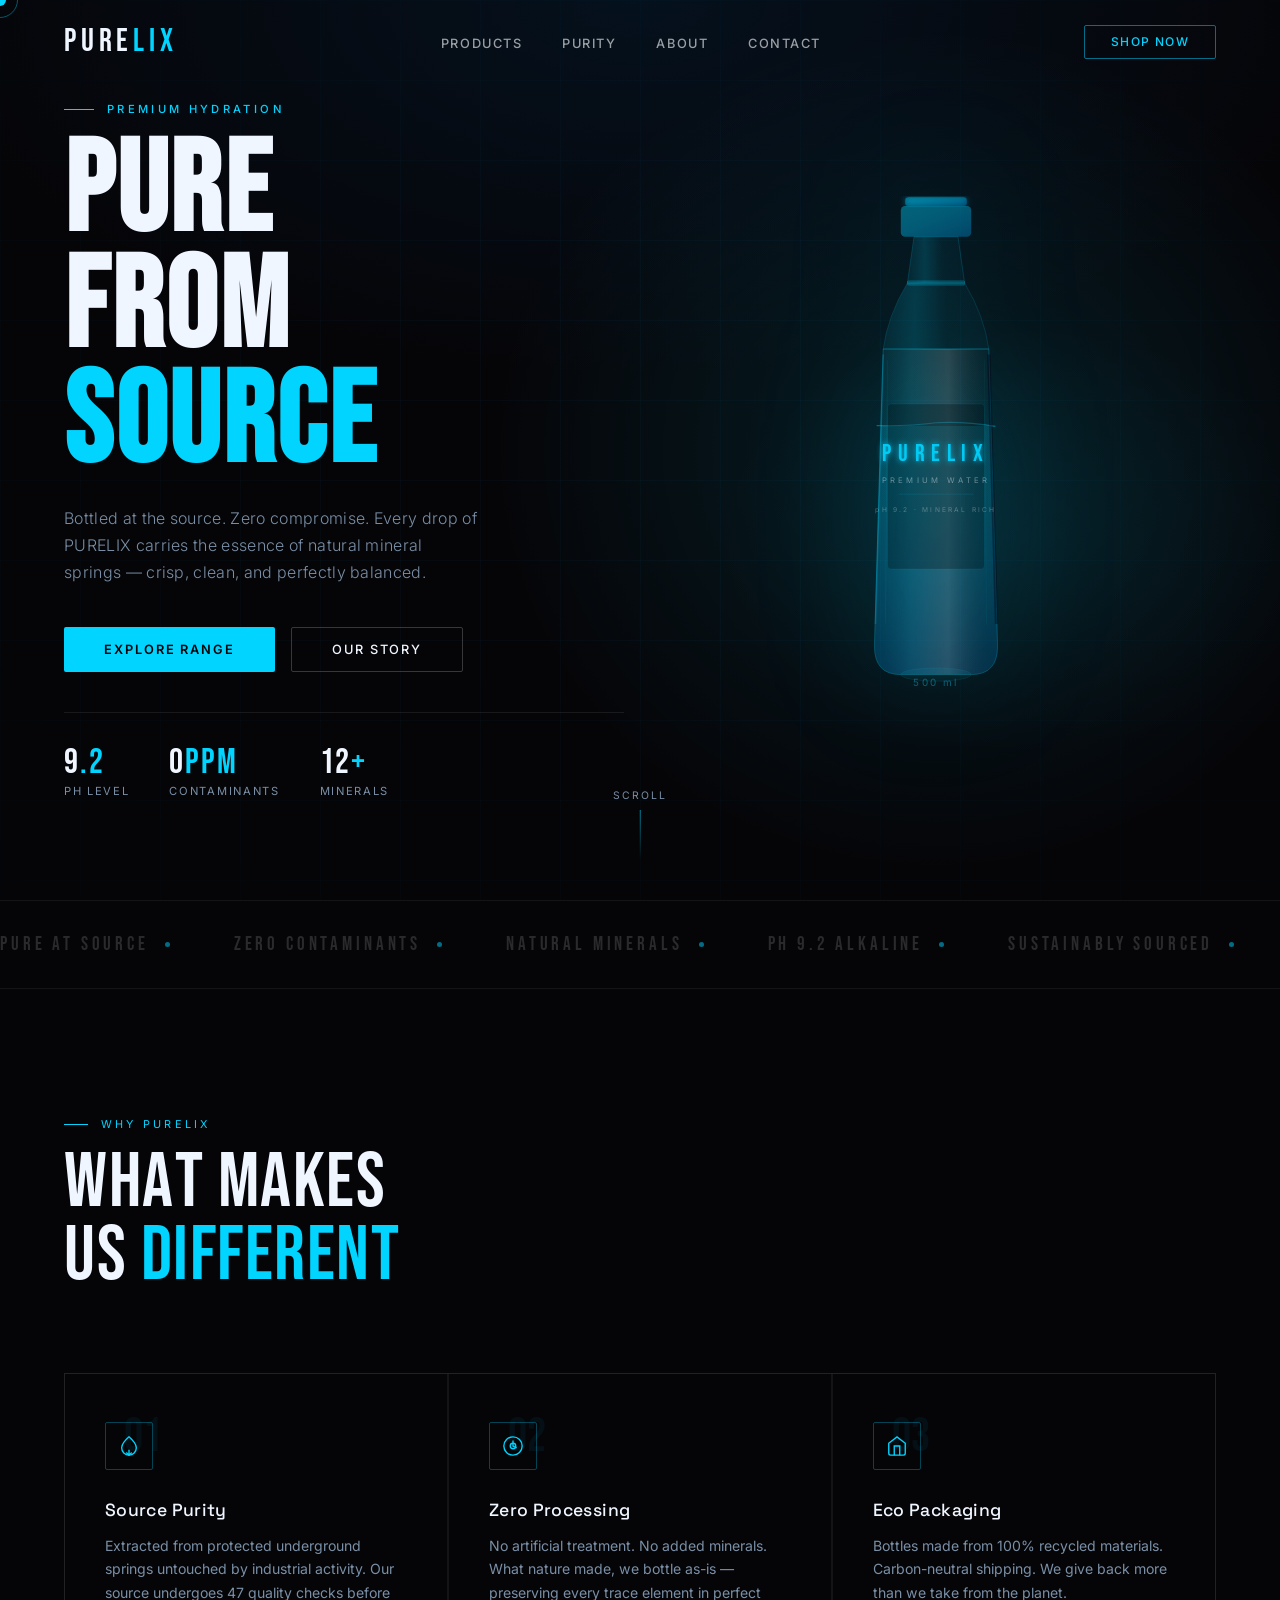
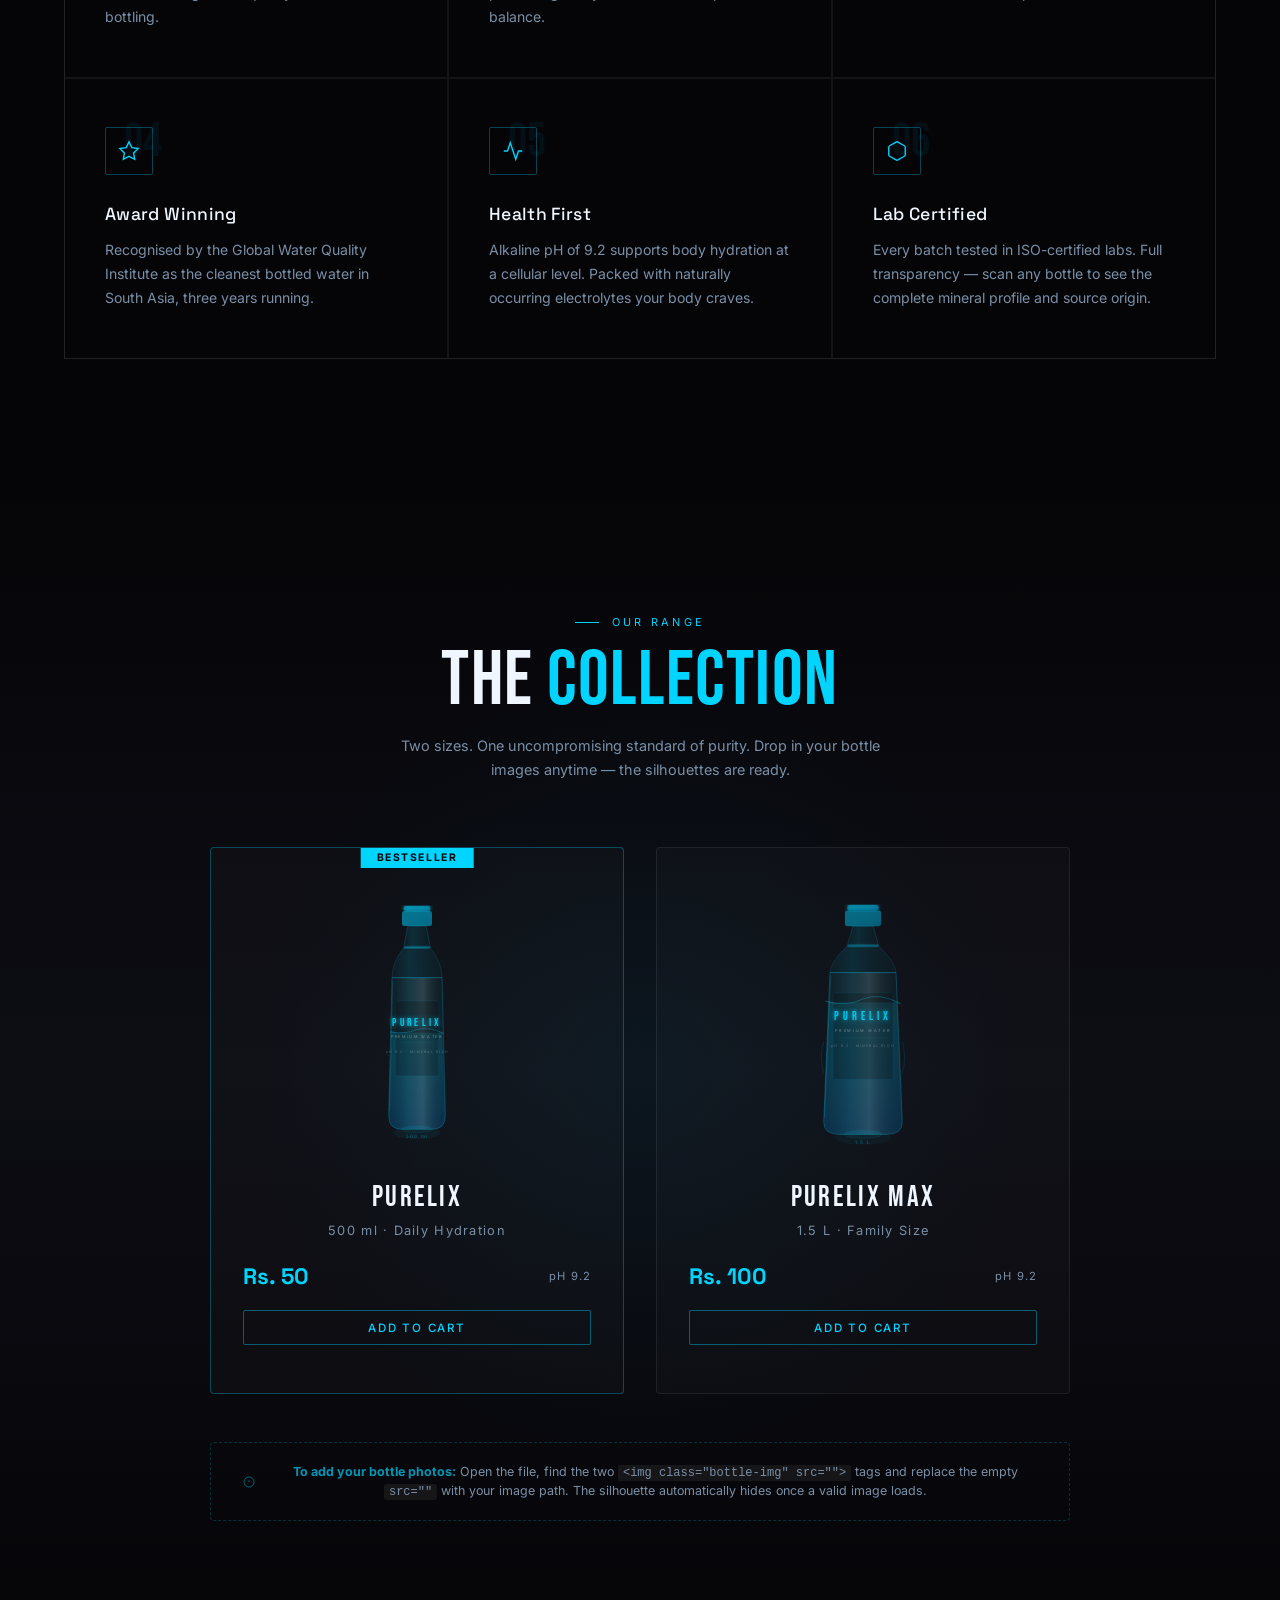
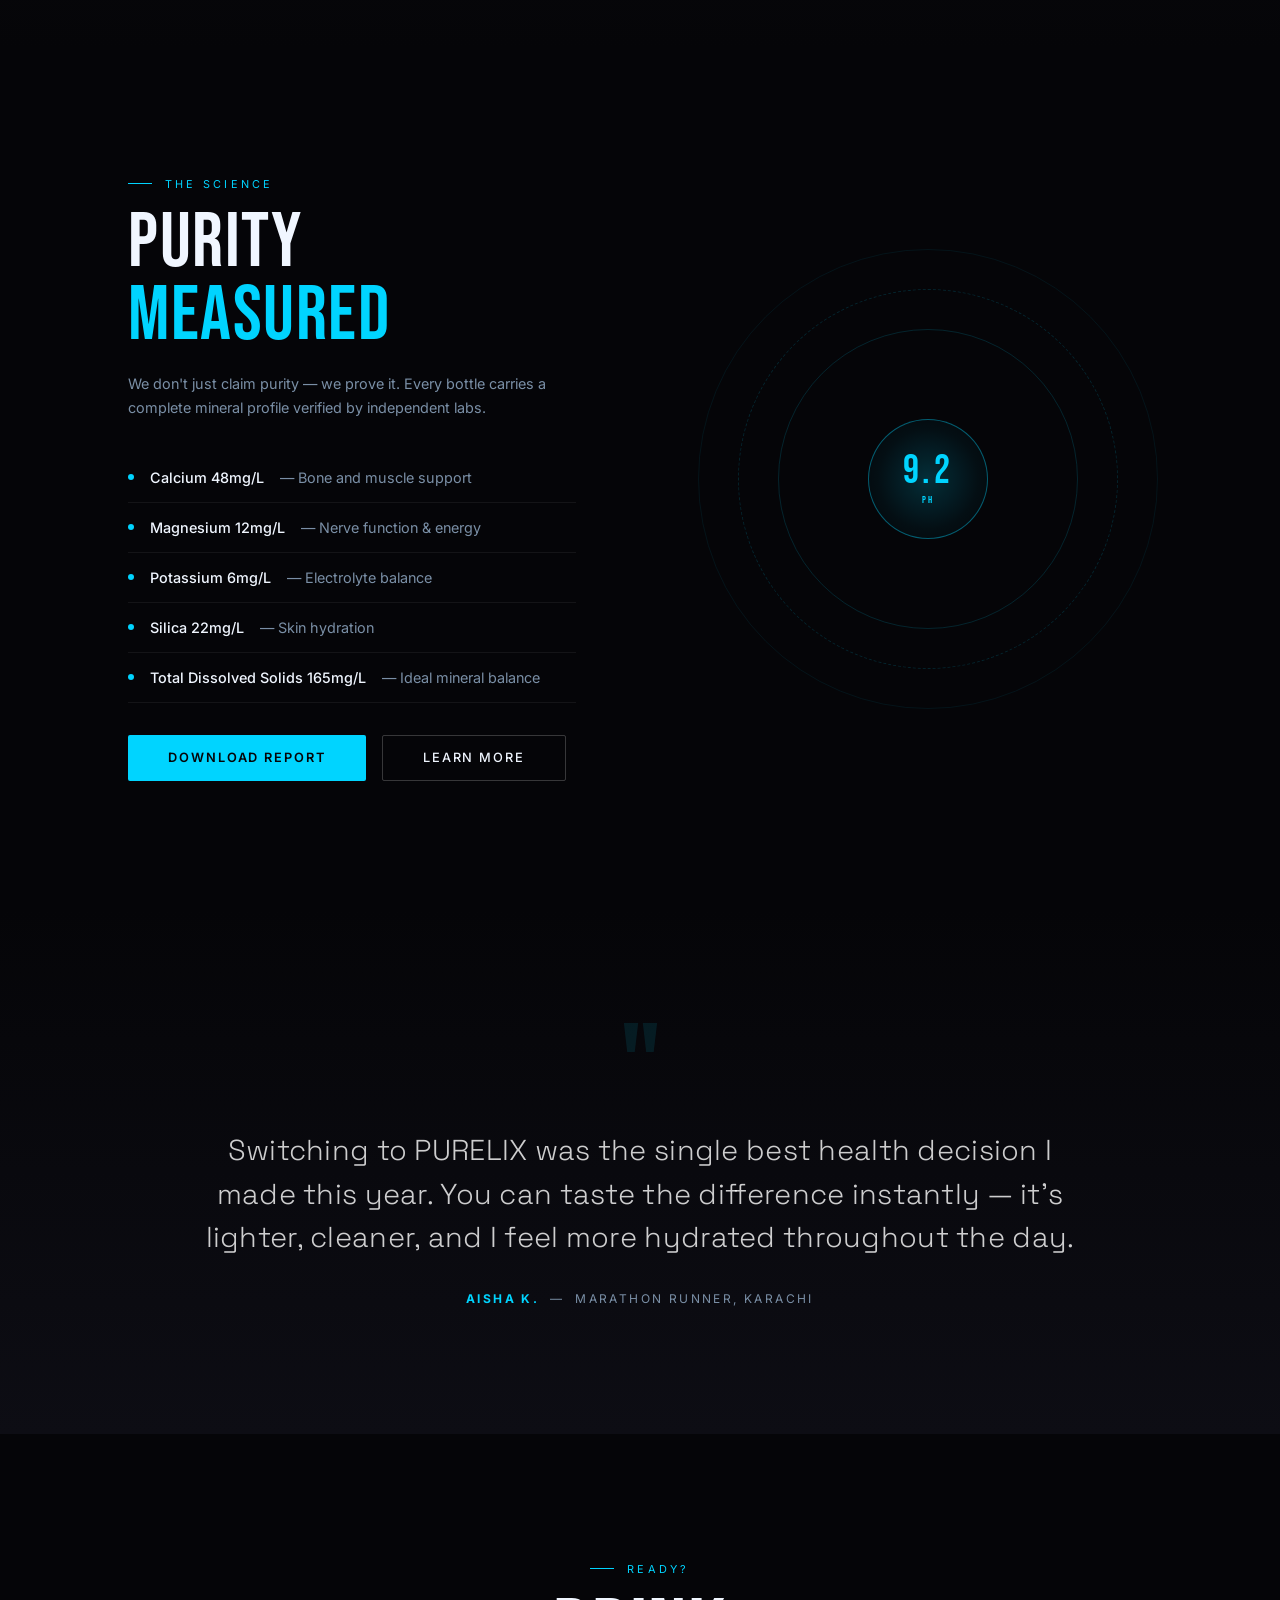
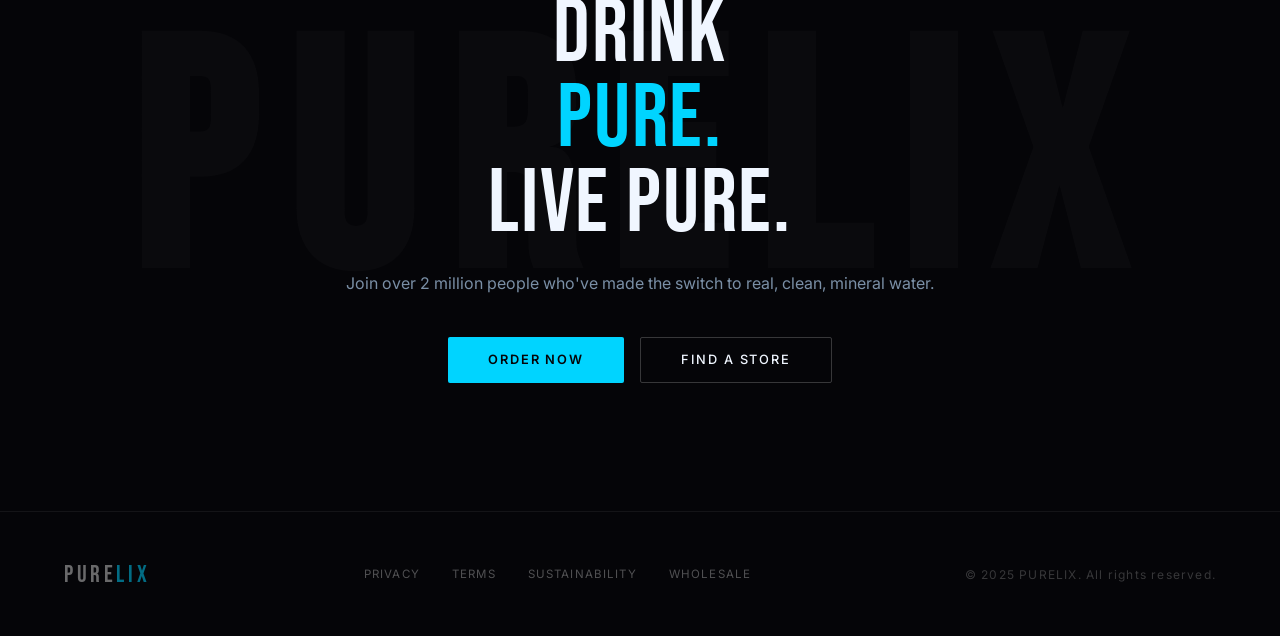
==== commit 36d80ab1: "edited index.js" ====
--- a/index.html
+++ b/index.html
@@ -24,7 +24,7 @@
 #cursor{position:fixed;width:12px;height:12px;background:var(--cyan);border-radius:50%;pointer-events:none;z-index:9999;transform:translate(-50%,-50%);transition:width 0.2s,height 0.2s,background 0.2s;mix-blend-mode:screen}
 #cursor-ring{position:fixed;width:36px;height:36px;border:1px solid rgba(0,212,255,0.4);border-radius:50%;pointer-events:none;z-index:9998;transform:translate(-50%,-50%);transition:all 0.08s ease}
 
-/* NAV */
+/* NAV bar */
 nav{
   position:fixed;top:0;left:0;right:0;z-index:1000;
   padding:1.4rem 4rem;
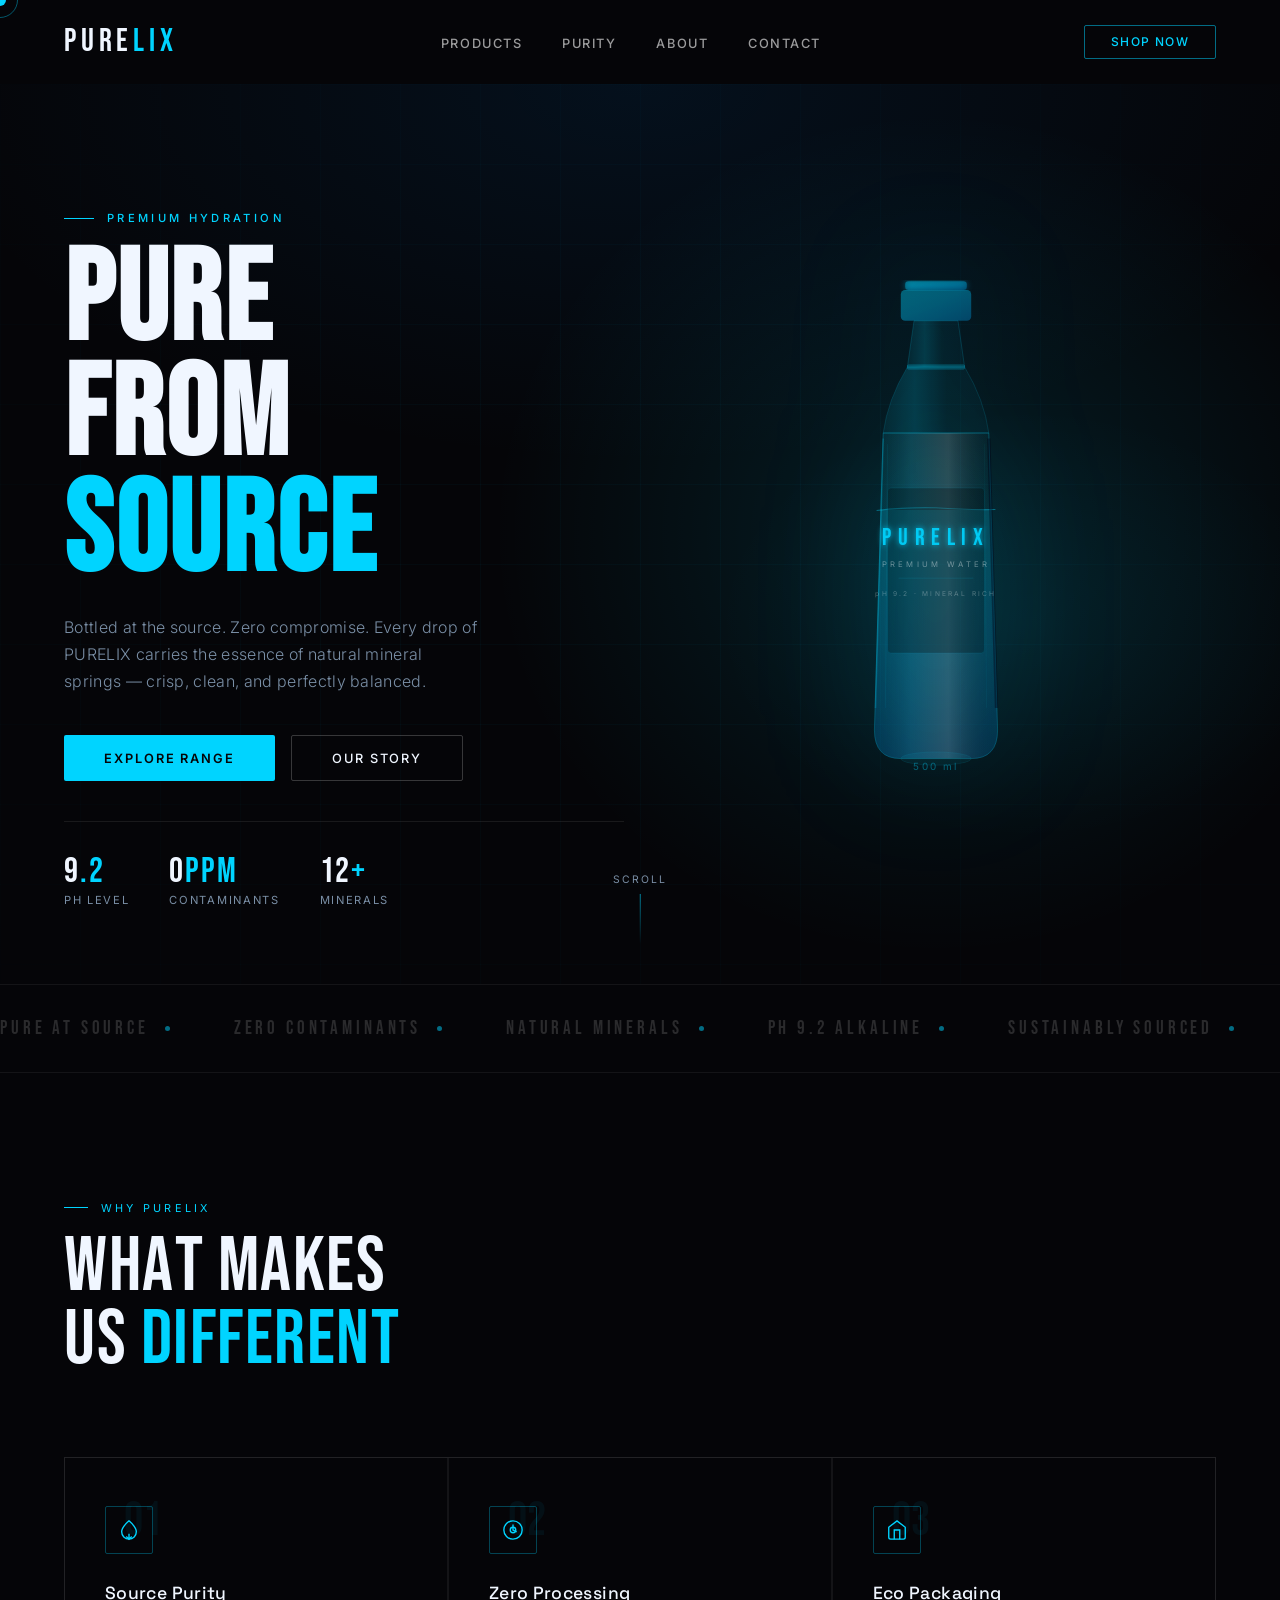
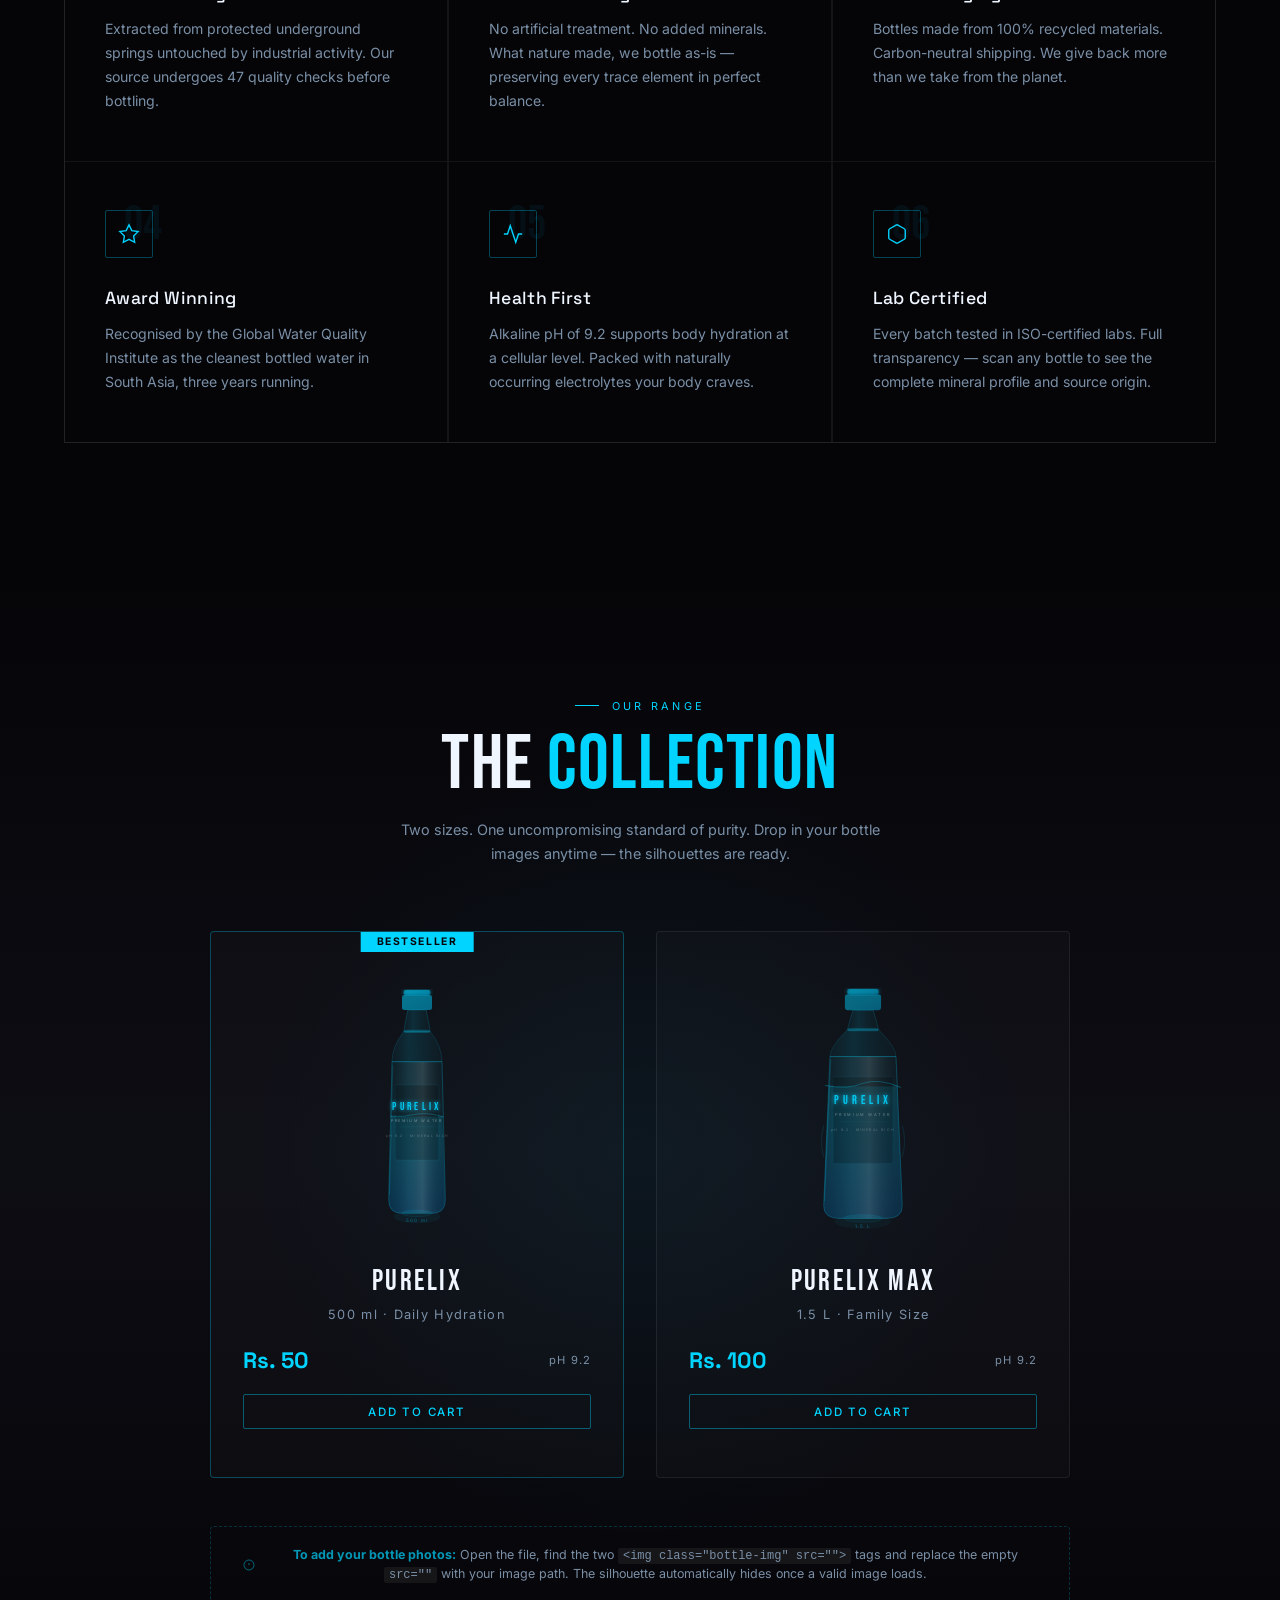
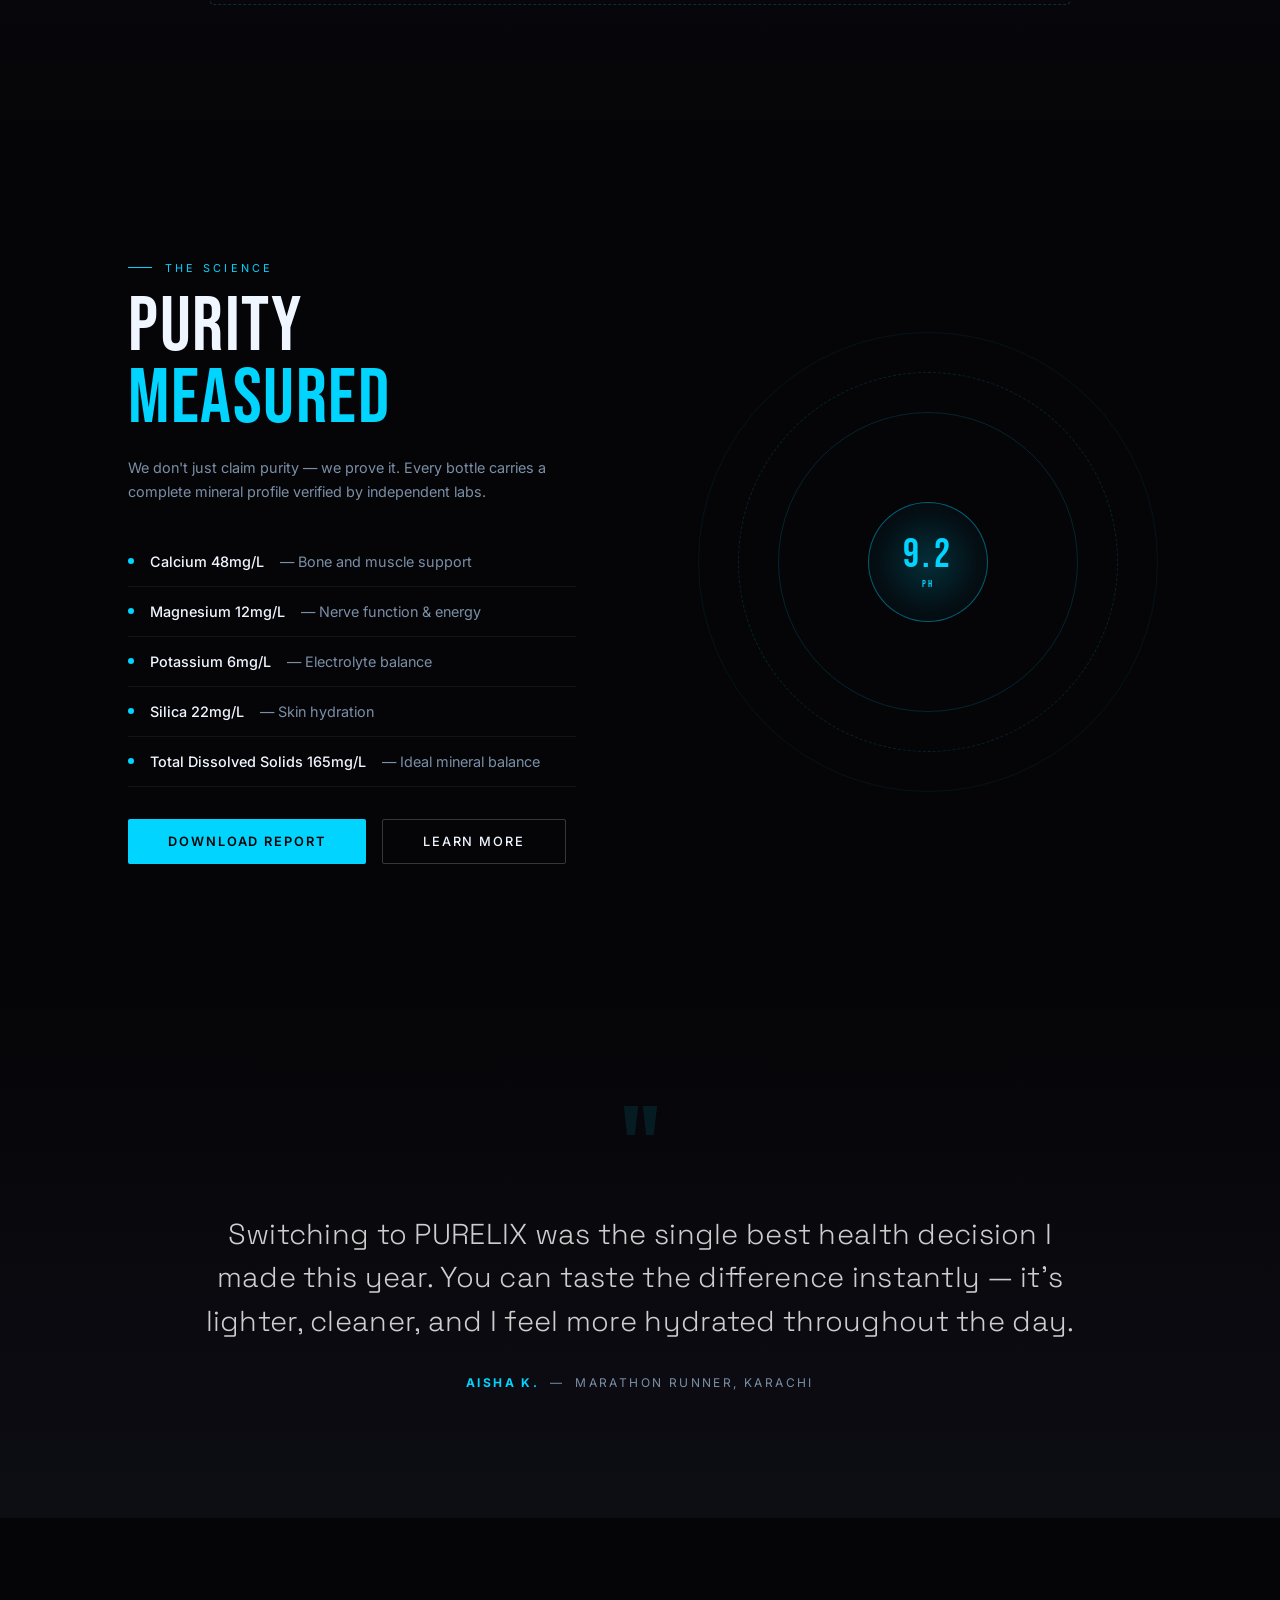
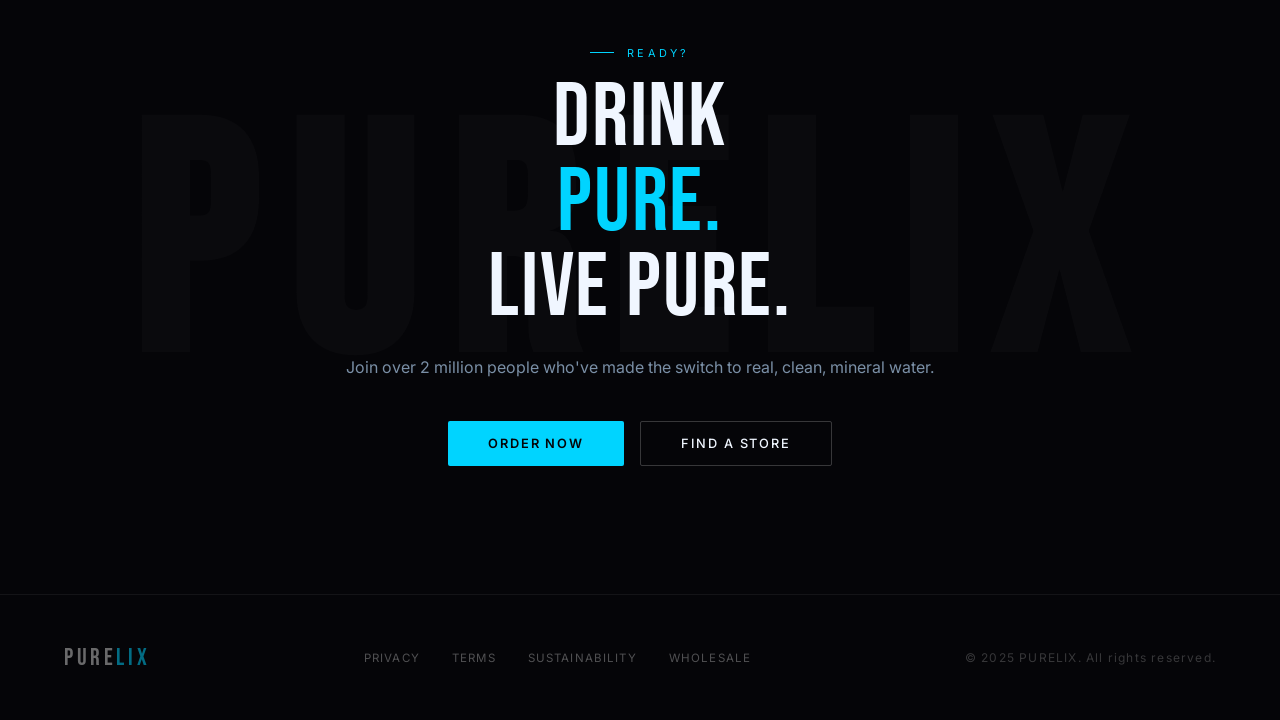
==== commit 7c405650: "website using html,js, css" ====
--- a/index.html
+++ b/index.html
@@ -26,7 +26,7 @@
 
 /* NAV bar */
 nav{
-  position:fixed;top:0;left:0;right:0;z-index:1000;
+  position:static;top:0;left:0;right:0;z-index:1000;
   padding:1.4rem 4rem;
   display:flex;align-items:center;justify-content:space-between;
   transition:all 0.5s cubic-bezier(0.4,0,0.2,1);
@@ -36,7 +36,7 @@
   backdrop-filter:blur(24px) saturate(180%);
   -webkit-backdrop-filter:blur(24px) saturate(180%);
   border-bottom:1px solid var(--glass-border);
-  padding:1rem 4rem;
+  padding:1rem 4rem;  
 }
 nav.scrolled .nav-logo{
   color:rgba(255,255,255,0.9);
@@ -101,7 +101,7 @@
 .hero-eyebrow{
   font-size:0.7rem;letter-spacing:0.3em;text-transform:uppercase;
   color:var(--cyan);margin-bottom:1.2rem;font-weight:500;
-  display:flex;align-items:center;gap:0.8rem;
+  display:flex;align-items:center;gap:0.8rem;margin-top:50px
 }
 .hero-eyebrow::before{content:'';width:30px;height:1px;background:var(--cyan)}
 h1{
